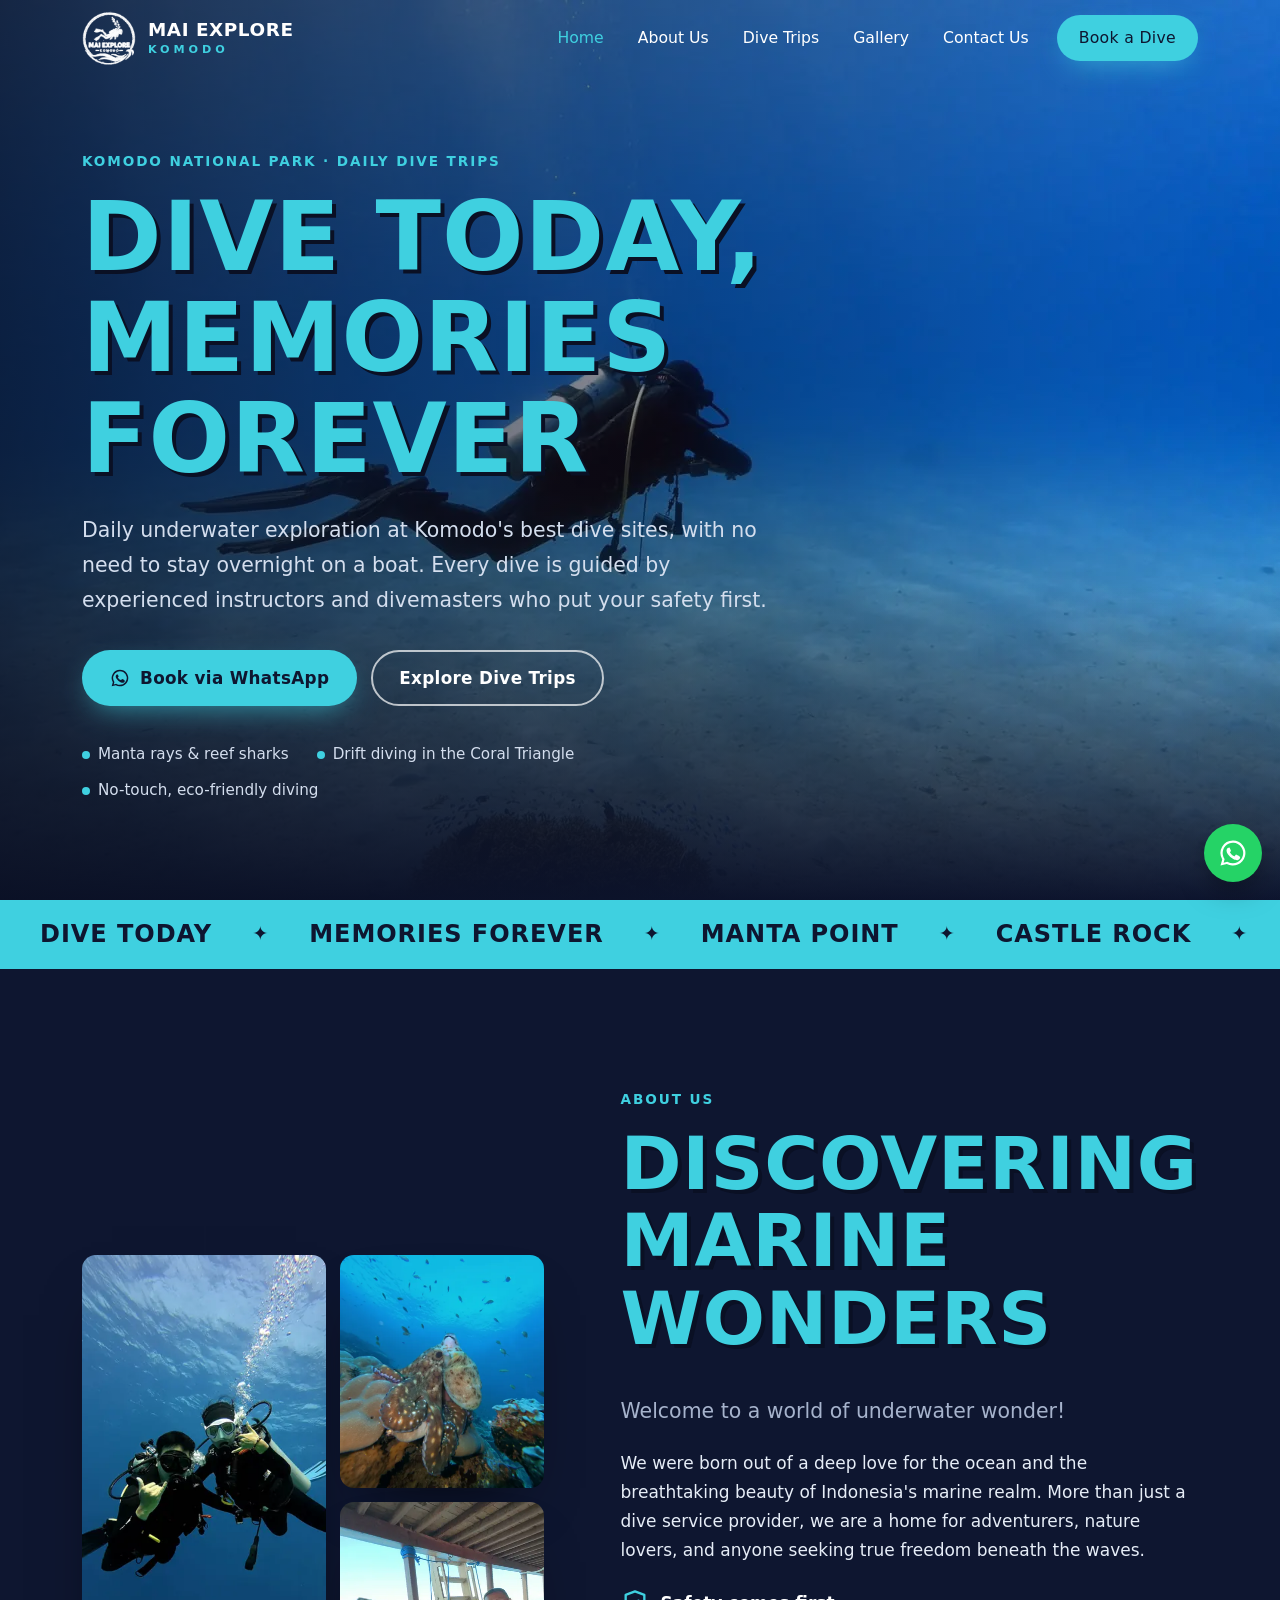
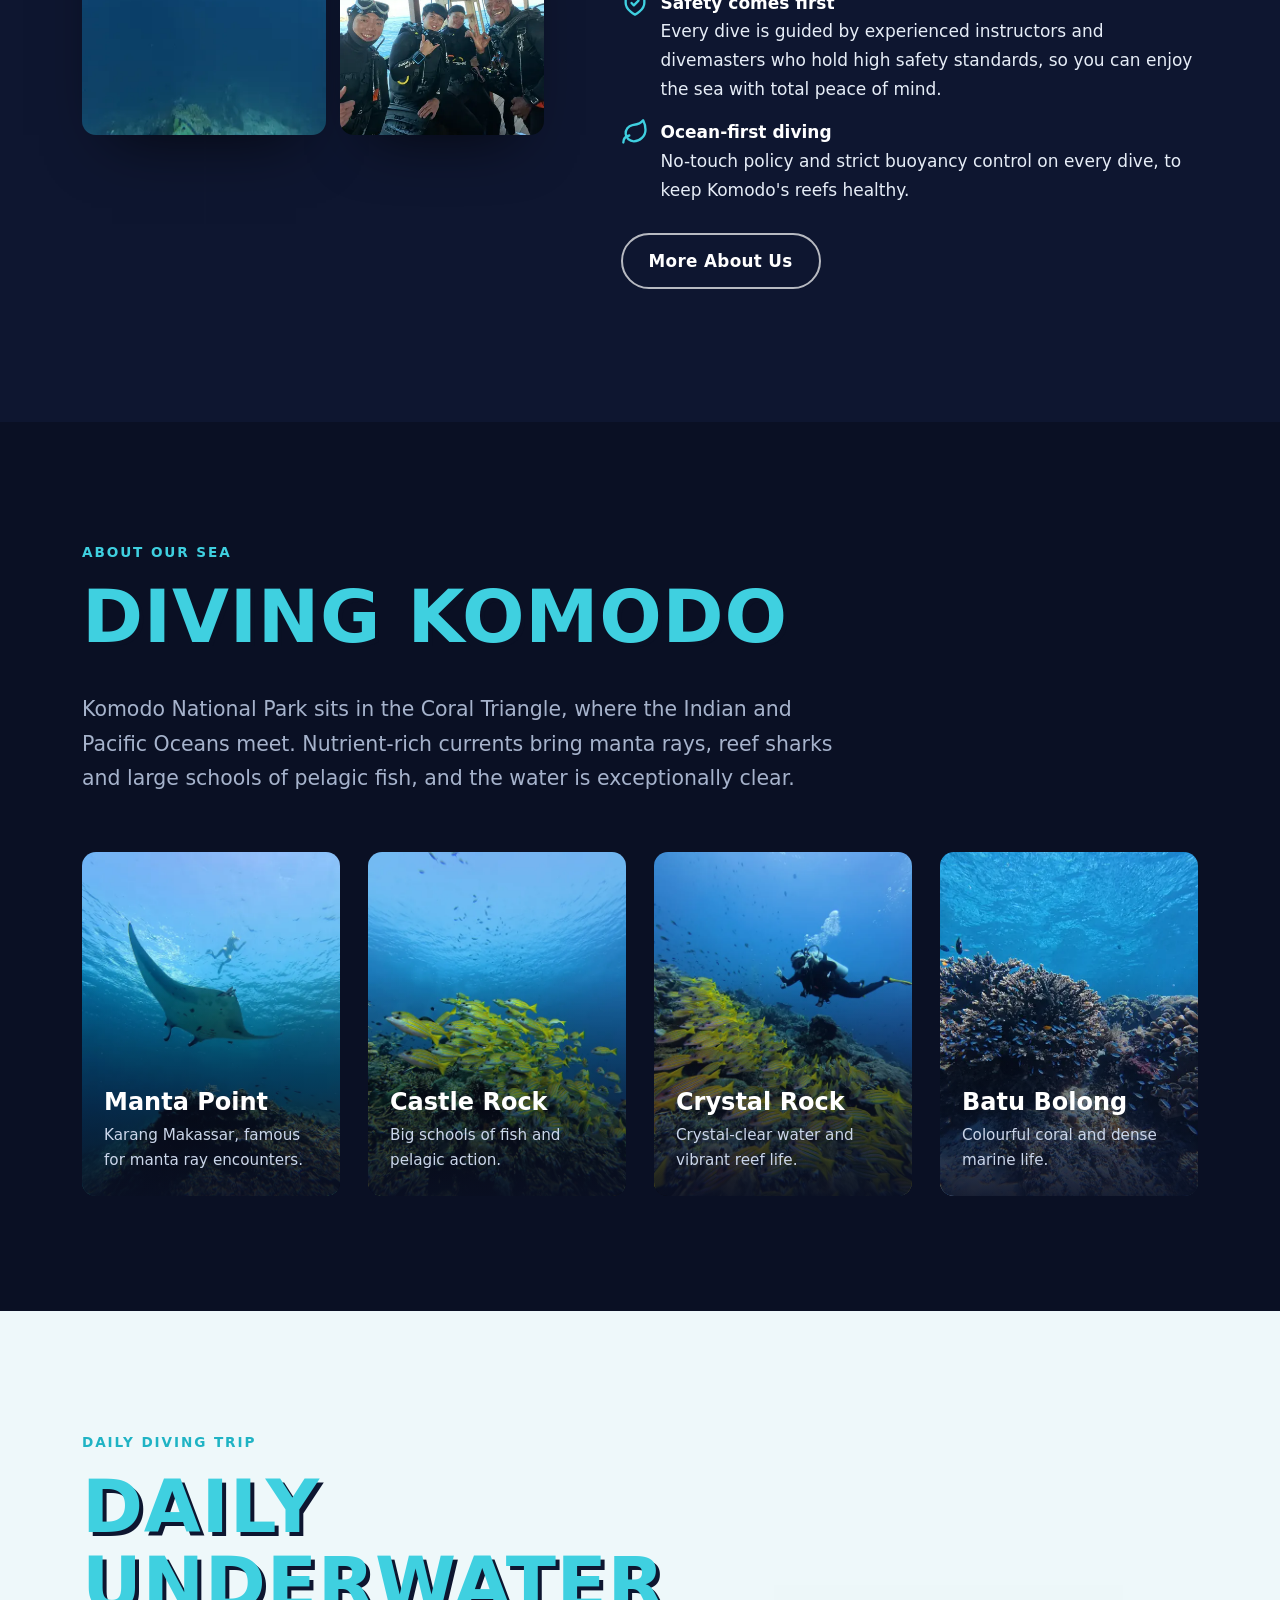
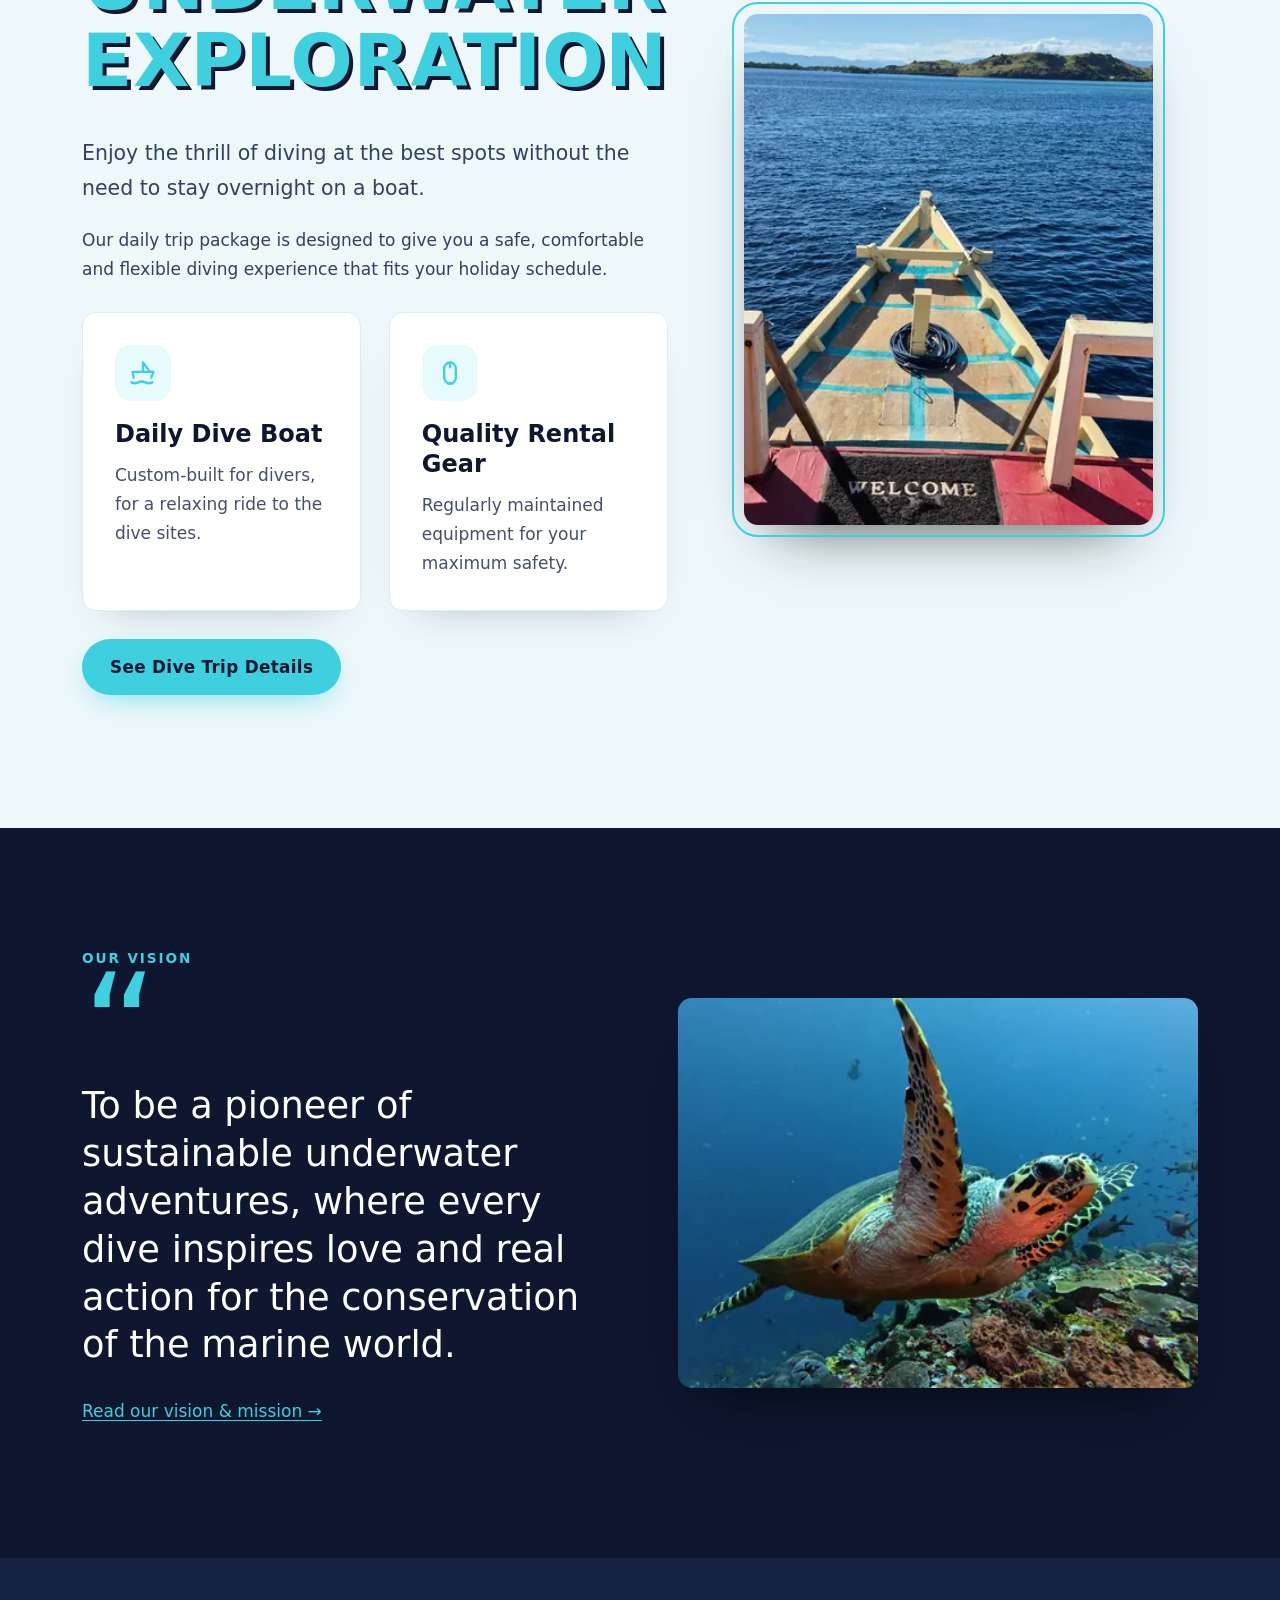
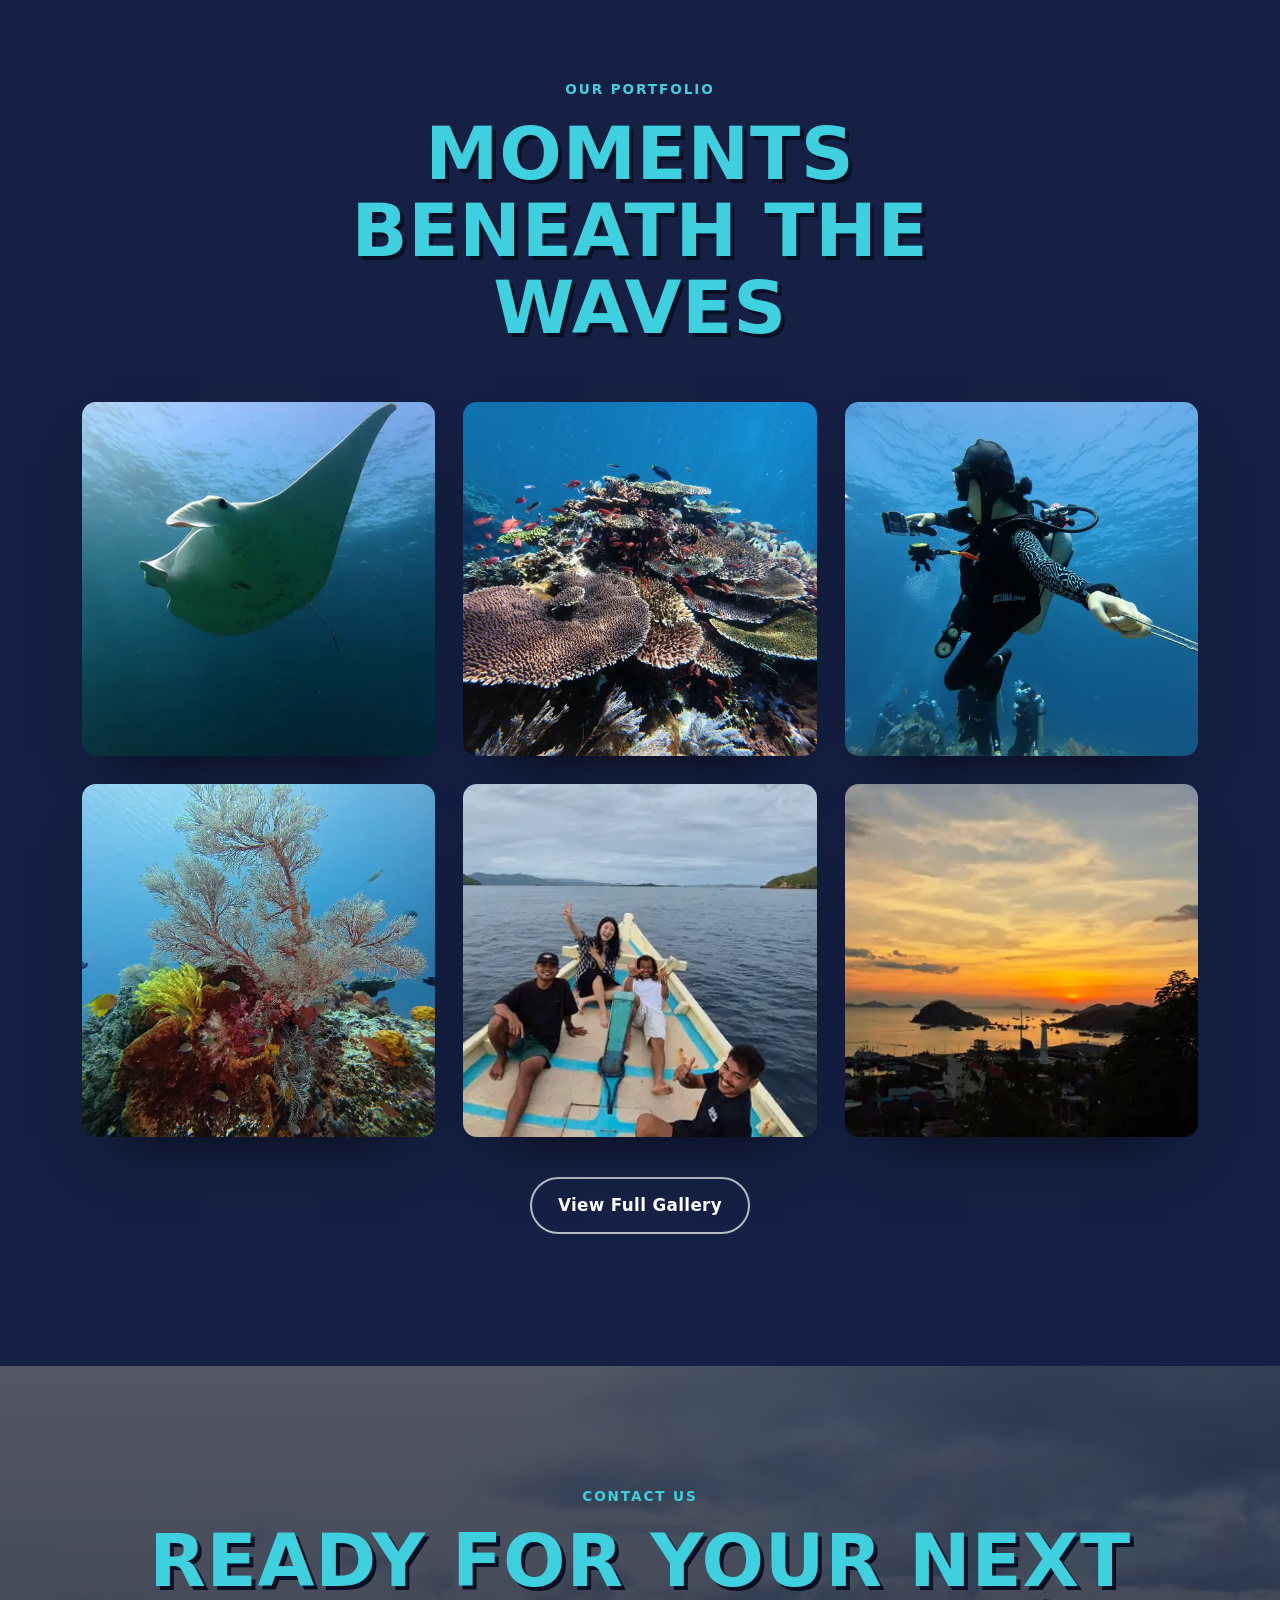
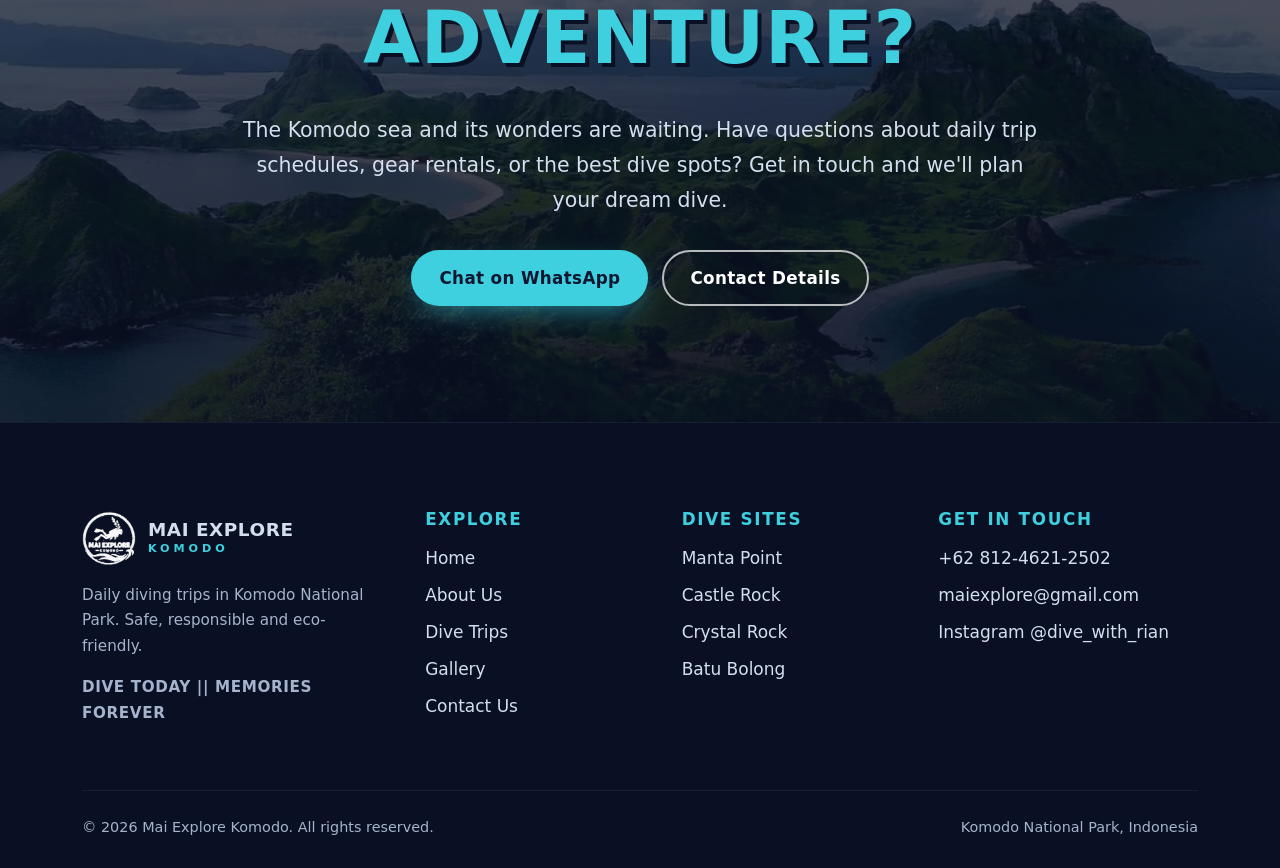
==== index.html @ 5066d2df "Stage 1: website Mai Explore Komodo (company profile + landing page + tracking pixels) Snapshot leng" ====
<!doctype html>
<html lang="en">
<head>
  <meta charset="utf-8">
  <meta name="viewport" content="width=device-width, initial-scale=1, viewport-fit=cover">
  <title>Mai Explore Komodo — Daily Diving Trips in Komodo National Park</title>
  <meta name="description" content="Daily dive trips in Komodo National Park with Mai Explore. Dive Manta Point, Castle Rock, Crystal Rock and Batu Bolong with experienced instructors — safe, eco-friendly and no overnight boat stay needed.">
  <link rel="canonical" href="https://www.maiexplorekomodo.com/">
  <meta name="robots" content="index, follow, max-image-preview:large">
  <meta name="theme-color" content="#0e1630">

  <meta property="og:type" content="website">
  <meta property="og:site_name" content="Mai Explore Komodo">
  <meta property="og:title" content="Mai Explore Komodo — Daily Diving Trips in Komodo National Park">
  <meta property="og:description" content="Dive today, memories forever. Safe, eco-friendly daily dive trips to Komodo's best dive sites.">
  <meta property="og:url" content="https://www.maiexplorekomodo.com/">
  <meta property="og:image" content="https://www.maiexplorekomodo.com/assets/img/og-mai-explore.jpg">
  <meta property="og:image:width" content="1200">
  <meta property="og:image:height" content="630">
  <meta property="og:locale" content="en_US">
  <meta name="twitter:card" content="summary_large_image">

  <link rel="icon" href="/favicon.ico" sizes="any">
  <link rel="icon" href="/assets/img/favicon-48.png" type="image/png">
  <link rel="apple-touch-icon" href="/apple-touch-icon.png">
  <link rel="manifest" href="/site.webmanifest">

  <link rel="preload" href="/assets/fonts/fredoka-latin.woff2" as="font" type="font/woff2" crossorigin>
  <link rel="preload" href="/assets/img/diver-blue-water.webp" as="image" imagesrcset="/assets/img/diver-blue-water-sm.webp 720w, /assets/img/diver-blue-water.webp 1600w" imagesizes="100vw" fetchpriority="high">
  <link rel="stylesheet" href="/assets/css/style.css">
  <script>document.documentElement.classList.add("js")</script>

  <script type="application/ld+json">
  {
    "@context": "https://schema.org",
    "@graph": [
      {
        "@type": ["LocalBusiness", "SportsActivityLocation"],
        "@id": "https://www.maiexplorekomodo.com/#business",
        "name": "Mai Explore Komodo",
        "alternateName": "Mai Explore",
        "slogan": "Dive Today || Memories Forever",
        "description": "Daily diving trips in Komodo National Park, guided by experienced instructors and divemasters with a focus on safety and eco-friendly diving.",
        "url": "https://www.maiexplorekomodo.com/",
        "logo": "https://www.maiexplorekomodo.com/assets/img/logo-mai-explore.png",
        "image": "https://www.maiexplorekomodo.com/assets/img/og-mai-explore.jpg",
        "telephone": "+6281246212502",
        "email": "maiexplore@gmail.com",
        "address": {
          "@type": "PostalAddress",
          "addressRegion": "East Nusa Tenggara",
          "addressCountry": "ID"
        },
        "areaServed": { "@type": "Place", "name": "Komodo National Park, Indonesia" },
        "sameAs": ["https://www.instagram.com/dive_with_rian/"]
      },
      {
        "@type": "WebSite",
        "@id": "https://www.maiexplorekomodo.com/#website",
        "url": "https://www.maiexplorekomodo.com/",
        "name": "Mai Explore Komodo",
        "inLanguage": "en",
        "publisher": { "@id": "https://www.maiexplorekomodo.com/#business" }
      }
    ]
  }
  </script>
</head>
<body>
  <a class="skip-link" href="#main">Skip to content</a>

  <header class="site-header">
    <nav class="container nav" aria-label="Main">
      <a class="brand" href="/" aria-label="Mai Explore Komodo — home">
        <img src="/assets/img/logo-mai-explore.webp" alt="" width="54" height="54">
        <span>Mai Explore<small>KOMODO</small></span>
      </a>
      <button class="nav-toggle" type="button" aria-controls="nav-menu" aria-expanded="false" aria-label="Open menu">
        <svg viewBox="0 0 24 24" fill="none" stroke="currentColor" stroke-width="2" stroke-linecap="round" aria-hidden="true"><path d="M4 7h16M4 12h16M4 17h16"/></svg>
      </button>
      <ul class="nav-menu" id="nav-menu">
        <li><a href="/" aria-current="page">Home</a></li>
        <li><a href="/about">About Us</a></li>
        <li><a href="/diving">Dive Trips</a></li>
        <li><a href="/gallery">Gallery</a></li>
        <li><a href="/contact">Contact Us</a></li>
        <li><a class="btn btn--primary" href="https://wa.me/6281246212502" target="_blank" rel="noopener">Book a Dive</a></li>
      </ul>
    </nav>
  </header>

  <main id="main">
    <section class="hero" aria-labelledby="hero-title">
      <div class="hero__media">
        <img src="/assets/img/diver-blue-water.webp"
             srcset="/assets/img/diver-blue-water-sm.webp 720w, /assets/img/diver-blue-water.webp 1600w"
             sizes="100vw" width="1600" height="900" fetchpriority="high"
             alt="Scuba diver gliding over white sand in clear blue water in Komodo">
      </div>
      <div class="container">
        <div class="hero__content">
          <span class="eyebrow">Komodo National Park · Daily Dive Trips</span>
          <h1 id="hero-title" class="display">Dive Today, Memories Forever</h1>
          <p class="lead">Daily underwater exploration at Komodo's best dive sites, with no need to stay overnight on a boat. Every dive is guided by experienced instructors and divemasters who put your safety first.</p>
          <div class="btn-row">
            <a class="btn btn--primary" href="https://wa.me/6281246212502" target="_blank" rel="noopener">
              <svg viewBox="0 0 24 24" fill="currentColor" aria-hidden="true"><path d="M12 2a10 10 0 0 0-8.6 15.1L2 22l5-1.3A10 10 0 1 0 12 2Zm0 18.2a8.2 8.2 0 0 1-4.2-1.1l-.3-.2-3 .8.8-2.9-.2-.3A8.2 8.2 0 1 1 12 20.2Zm4.5-6.1c-.2-.1-1.5-.7-1.7-.8-.2-.1-.4-.1-.6.1l-.8 1c-.1.2-.3.2-.5.1a6.7 6.7 0 0 1-3.3-2.9c-.2-.4.2-.4.7-1.3.1-.2 0-.3 0-.4l-.8-1.8c-.2-.5-.4-.4-.6-.4h-.5a1 1 0 0 0-.7.3 3 3 0 0 0-.9 2.2 5.2 5.2 0 0 0 1.1 2.8 11.9 11.9 0 0 0 4.6 4c1.7.7 2.4.8 3.2.7a2.8 2.8 0 0 0 1.8-1.3 2.3 2.3 0 0 0 .2-1.3c-.1-.1-.2-.2-.5-.3Z"/></svg>
              Book via WhatsApp
            </a>
            <a class="btn btn--ghost" href="/diving">Explore Dive Trips</a>
          </div>
          <ul class="hero__facts">
            <li>Manta rays &amp; reef sharks</li>
            <li>Drift diving in the Coral Triangle</li>
            <li>No-touch, eco-friendly diving</li>
          </ul>
        </div>
      </div>
    </section>

    <div class="band" aria-hidden="true">
      <div class="band__track">
        <span>Dive Today</span><span>Memories Forever</span><span>Manta Point</span><span>Castle Rock</span><span>Crystal Rock</span><span>Batu Bolong</span>
        <span>Dive Today</span><span>Memories Forever</span><span>Manta Point</span><span>Castle Rock</span><span>Crystal Rock</span><span>Batu Bolong</span>
      </div>
    </div>

    <section class="section" aria-labelledby="about-title">
      <div class="container split">
        <div class="photo-stack reveal">
          <div class="frame"><img src="/assets/img/divers-komodo-national-park-sm.webp" width="720" height="960" loading="lazy" alt="Two divers giving the shaka sign underwater in Komodo National Park"></div>
          <div class="frame"><img src="/assets/img/octopus-coral-reef-sm.webp" width="720" height="960" loading="lazy" alt="Octopus resting on a coral reef"></div>
          <div class="frame"><img src="/assets/img/dive-team-on-boat-sm.webp" width="405" height="720" loading="lazy" alt="Mai Explore dive team smiling on the dive boat"></div>
        </div>
        <div class="reveal">
          <span class="eyebrow">About Us</span>
          <h2 id="about-title" class="display">Discovering Marine Wonders</h2>
          <p class="lead">Welcome to a world of underwater wonder!</p>
          <p>We were born out of a deep love for the ocean and the breathtaking beauty of Indonesia's marine realm. More than just a dive service provider, we are a home for adventurers, nature lovers, and anyone seeking true freedom beneath the waves.</p>
          <ul class="checklist">
            <li>
              <svg viewBox="0 0 24 24" fill="none" stroke="currentColor" stroke-width="2" stroke-linecap="round" stroke-linejoin="round" aria-hidden="true"><path d="M12 22s8-4 8-10V5l-8-3-8 3v7c0 6 8 10 8 10Z"/><path d="m9 12 2 2 4-4"/></svg>
              <div><strong>Safety comes first</strong>Every dive is guided by experienced instructors and divemasters who hold high safety standards, so you can enjoy the sea with total peace of mind.</div>
            </li>
            <li>
              <svg viewBox="0 0 24 24" fill="none" stroke="currentColor" stroke-width="2" stroke-linecap="round" stroke-linejoin="round" aria-hidden="true"><path d="M11 20A7 7 0 0 1 9.8 6.1C15.5 5 17 4.5 19 2c1 2 2 4.2 2 8 0 5.5-4.8 10-10 10Z"/><path d="M2 21c0-3 1.9-5.4 5.1-6"/></svg>
              <div><strong>Ocean-first diving</strong>No-touch policy and strict buoyancy control on every dive, to keep Komodo's reefs healthy.</div>
            </li>
          </ul>
          <p style="margin-top:28px"><a class="btn btn--ghost" href="/about">More About Us</a></p>
        </div>
      </div>
    </section>

    <section class="section section--deep" aria-labelledby="spots-title">
      <div class="container">
        <div class="section-head reveal">
          <span class="eyebrow">About Our Sea</span>
          <h2 id="spots-title" class="display">Diving Komodo</h2>
          <p class="lead">Komodo National Park sits in the Coral Triangle, where the Indian and Pacific Oceans meet. Nutrient-rich currents bring manta rays, reef sharks and large schools of pelagic fish, and the water is exceptionally clear.</p>
        </div>
        <div class="grid grid--4">
          <article class="spot reveal">
            <img src="/assets/img/manta-ray-diver-sm.webp" width="720" height="960" loading="lazy" alt="Manta ray swimming above a diver at Manta Point, Komodo">
            <div class="spot__body"><h3>Manta Point</h3><p>Karang Makassar, famous for manta ray encounters.</p></div>
          </article>
          <article class="spot reveal">
            <img src="/assets/img/yellow-snapper-school-sm.webp" width="720" height="960" loading="lazy" alt="School of yellow snapper over a Komodo reef">
            <div class="spot__body"><h3>Castle Rock</h3><p>Big schools of fish and pelagic action.</p></div>
          </article>
          <article class="spot reveal">
            <img src="/assets/img/diver-fish-school-reef-sm.webp" width="720" height="960" loading="lazy" alt="Diver above a dense school of fish at Crystal Rock">
            <div class="spot__body"><h3>Crystal Rock</h3><p>Crystal-clear water and vibrant reef life.</p></div>
          </article>
          <article class="spot reveal">
            <img src="/assets/img/coral-garden-sm.webp" width="720" height="540" loading="lazy" alt="Healthy hard coral garden at Batu Bolong">
            <div class="spot__body"><h3>Batu Bolong</h3><p>Colourful coral and dense marine life.</p></div>
          </article>
        </div>
      </div>
    </section>

    <section class="section section--foam" aria-labelledby="trip-title">
      <div class="container split split--wide-text">
        <div class="reveal">
          <span class="eyebrow">Daily Diving Trip</span>
          <h2 id="trip-title" class="display">Daily Underwater Exploration</h2>
          <p class="lead">Enjoy the thrill of diving at the best spots without the need to stay overnight on a boat.</p>
          <p>Our daily trip package is designed to give you a safe, comfortable and flexible diving experience that fits your holiday schedule.</p>
          <div class="grid grid--2" style="margin-top:28px">
            <div class="card">
              <div class="icon-badge"><svg viewBox="0 0 24 24" fill="none" stroke="currentColor" stroke-width="2" stroke-linecap="round" stroke-linejoin="round" aria-hidden="true"><path d="M2 20c2 1 4 1 6 0s4-1 6 0 4 1 6 0"/><path d="M4 16 3 11h18l-2 5"/><path d="M12 11V3l6 8"/></svg></div>
              <h3>Daily Dive Boat</h3>
              <p>Custom-built for divers, for a relaxing ride to the dive sites.</p>
            </div>
            <div class="card">
              <div class="icon-badge"><svg viewBox="0 0 24 24" fill="none" stroke="currentColor" stroke-width="2" stroke-linecap="round" stroke-linejoin="round" aria-hidden="true"><rect x="7" y="3" width="10" height="18" rx="5"/><path d="M12 3v4M10 21h4"/></svg></div>
              <h3>Quality Rental Gear</h3>
              <p>Regularly maintained equipment for your maximum safety.</p>
            </div>
          </div>
          <p style="margin-top:28px"><a class="btn btn--primary" href="/diving">See Dive Trip Details</a></p>
        </div>
        <div class="frame frame--outline reveal" style="aspect-ratio:4/5">
          <img src="/assets/img/daily-dive-boat.webp" width="800" height="451" loading="lazy" alt="Bow of the Mai Explore daily dive boat heading out across Komodo waters">
        </div>
      </div>
    </section>

    <section class="section" aria-labelledby="vision-title">
      <div class="container split">
        <div class="reveal">
          <span class="eyebrow" id="vision-title">Our Vision</span>
          <blockquote class="quote">To be a pioneer of sustainable underwater adventures, where every dive inspires love and real action for the conservation of the marine world.</blockquote>
          <p style="margin-top:28px"><a href="/about#vision">Read our vision &amp; mission →</a></p>
        </div>
        <div class="frame reveal" style="aspect-ratio:4/3">
          <img src="/assets/img/hawksbill-turtle-sm.webp" width="406" height="720" loading="lazy" alt="Hawksbill turtle swimming over a coral reef">
        </div>
      </div>
    </section>

    <section class="section section--mid" aria-labelledby="gallery-title">
      <div class="container">
        <div class="section-head section-head--center reveal">
          <span class="eyebrow">Our Portfolio</span>
          <h2 id="gallery-title" class="display">Moments Beneath the Waves</h2>
        </div>
        <div class="grid grid--3">
          <a class="frame reveal" style="aspect-ratio:1" href="/gallery"><img src="/assets/img/manta-ray-komodo-sm.webp" width="406" height="720" loading="lazy" alt="Manta ray close-up in Komodo"></a>
          <a class="frame reveal" style="aspect-ratio:1" href="/gallery"><img src="/assets/img/table-coral-reef-sm.webp" width="720" height="540" loading="lazy" alt="Table coral and reef fish"></a>
          <a class="frame reveal" style="aspect-ratio:1" href="/gallery"><img src="/assets/img/diver-underwater-camera-sm.webp" width="720" height="960" loading="lazy" alt="Diver with an underwater camera rig"></a>
          <a class="frame reveal" style="aspect-ratio:1" href="/gallery"><img src="/assets/img/sea-fan-soft-coral-sm.webp" width="720" height="960" loading="lazy" alt="Sea fan and soft coral"></a>
          <a class="frame reveal" style="aspect-ratio:1" href="/gallery"><img src="/assets/img/guests-on-boat.webp" width="342" height="740" loading="lazy" alt="Guests relaxing on the bow of the boat"></a>
          <a class="frame reveal" style="aspect-ratio:1" href="/gallery"><img src="/assets/img/komodo-sunset-sm.webp" width="405" height="720" loading="lazy" alt="Sunset over the islands of Komodo"></a>
        </div>
        <p style="text-align:center;margin-top:40px"><a class="btn btn--ghost" href="/gallery">View Full Gallery</a></p>
      </div>
    </section>

    <section class="section cta" aria-labelledby="cta-title">
      <div class="hero__media"><img src="/assets/img/padar-island-panorama.webp" width="1600" height="538" loading="lazy" alt=""></div>
      <div class="container reveal">
        <span class="eyebrow">Contact Us</span>
        <h2 id="cta-title" class="display">Ready for Your Next Adventure?</h2>
        <p class="lead">The Komodo sea and its wonders are waiting. Have questions about daily trip schedules, gear rentals, or the best dive spots? Get in touch and we'll plan your dream dive.</p>
        <div class="btn-row">
          <a class="btn btn--primary" href="https://wa.me/6281246212502" target="_blank" rel="noopener">Chat on WhatsApp</a>
          <a class="btn btn--ghost" href="/contact">Contact Details</a>
        </div>
      </div>
    </section>
  </main>

  <footer class="site-footer">
    <div class="container">
      <div class="footer-grid">
        <div>
          <a class="brand" href="/" aria-label="Mai Explore Komodo — home">
            <img src="/assets/img/logo-mai-explore.webp" alt="" width="54" height="54" loading="lazy">
            <span>Mai Explore<small>KOMODO</small></span>
          </a>
          <p style="margin-top:18px">Daily diving trips in Komodo National Park. Safe, responsible and eco-friendly.</p>
          <p class="tagline">Dive Today || Memories Forever</p>
        </div>
        <div>
          <h2>Explore</h2>
          <ul>
            <li><a href="/">Home</a></li>
            <li><a href="/about">About Us</a></li>
            <li><a href="/diving">Dive Trips</a></li>
            <li><a href="/gallery">Gallery</a></li>
            <li><a href="/contact">Contact Us</a></li>
          </ul>
        </div>
        <div>
          <h2>Dive Sites</h2>
          <ul>
            <li><a href="/diving#spots">Manta Point</a></li>
            <li><a href="/diving#spots">Castle Rock</a></li>
            <li><a href="/diving#spots">Crystal Rock</a></li>
            <li><a href="/diving#spots">Batu Bolong</a></li>
          </ul>
        </div>
        <div>
          <h2>Get in Touch</h2>
          <ul>
            <li><a href="https://wa.me/6281246212502" target="_blank" rel="noopener">+62 812-4621-2502</a></li>
            <li><a href="mailto:maiexplore@gmail.com">maiexplore@gmail.com</a></li>
            <li><a href="https://www.instagram.com/dive_with_rian/" target="_blank" rel="noopener">Instagram @dive_with_rian</a></li>
          </ul>
        </div>
      </div>
      <div class="footer-bottom">
        <span>© <span id="year">2026</span> Mai Explore Komodo. All rights reserved.</span>
        <span>Komodo National Park, Indonesia</span>
      </div>
    </div>
  </footer>

  <a class="wa-float" href="https://wa.me/6281246212502" target="_blank" rel="noopener" aria-label="Chat with Mai Explore on WhatsApp">
    <svg viewBox="0 0 24 24" fill="currentColor" aria-hidden="true"><path d="M12 2a10 10 0 0 0-8.6 15.1L2 22l5-1.3A10 10 0 1 0 12 2Zm0 18.2a8.2 8.2 0 0 1-4.2-1.1l-.3-.2-3 .8.8-2.9-.2-.3A8.2 8.2 0 1 1 12 20.2Zm4.5-6.1c-.2-.1-1.5-.7-1.7-.8-.2-.1-.4-.1-.6.1l-.8 1c-.1.2-.3.2-.5.1a6.7 6.7 0 0 1-3.3-2.9c-.2-.4.2-.4.7-1.3.1-.2 0-.3 0-.4l-.8-1.8c-.2-.5-.4-.4-.6-.4h-.5a1 1 0 0 0-.7.3 3 3 0 0 0-.9 2.2 5.2 5.2 0 0 0 1.1 2.8 11.9 11.9 0 0 0 4.6 4c1.7.7 2.4.8 3.2.7a2.8 2.8 0 0 0 1.8-1.3 2.3 2.3 0 0 0 .2-1.3c-.1-.1-.2-.2-.5-.3Z"/></svg>
  </a>

  <script src="/assets/js/main.js" defer></script>
</body>
</html>
---- assets/css/style.css ----
/* ==========================================================================
   Mai Explore Komodo — main stylesheet
   ========================================================================== */

@font-face {
  font-family: "Fredoka";
  src: url("/assets/fonts/fredoka-latin.woff2") format("woff2");
  font-weight: 300 700;
  font-display: swap;
}
@font-face {
  font-family: "Work Sans";
  src: url("/assets/fonts/worksans-latin.woff2") format("woff2");
  font-weight: 100 900;
  font-display: swap;
}

:root {
  --navy-900: #0a1024;
  --navy-800: #0e1630;
  --navy-700: #152044;
  --navy-600: #1f2d5a;
  --cyan: #3fd0e0;
  --cyan-600: #1fb3c4;
  --sunset: #ff9a3c;
  --foam: #eef8fa;
  --ink: #0e1630;
  --text: #e6edf7;
  --muted: #a6b3cc;
  --line: rgba(63, 208, 224, 0.35);

  --font-display: "Fredoka", "Arial Rounded MT Bold", "Trebuchet MS", system-ui, sans-serif;
  --font-body: "Work Sans", system-ui, -apple-system, "Segoe UI", Roboto, sans-serif;

  --radius: 14px;
  --container: 1180px;
  --gutter: clamp(16px, 4vw, 32px);
  --section-y: clamp(64px, 9vw, 120px);
  --header-h: 76px;
}

*,
*::before,
*::after { box-sizing: border-box; }

html { scroll-behavior: smooth; -webkit-text-size-adjust: 100%; }
@media (prefers-reduced-motion: reduce) {
  html { scroll-behavior: auto; }
  *, *::before, *::after { animation: none !important; transition: none !important; }
}

body {
  margin: 0;
  font-family: var(--font-body);
  font-size: 1.0625rem;
  line-height: 1.7;
  color: var(--text);
  background: var(--navy-800);
  -webkit-font-smoothing: antialiased;
}

[hidden] { display: none !important; }
img { max-width: 100%; height: auto; display: block; }
a { color: var(--cyan); text-decoration-thickness: 1px; text-underline-offset: 3px; }
a:hover { color: #fff; }
p { margin: 0 0 1em; }
ul { padding-left: 1.2em; }

:focus-visible { outline: 3px solid var(--cyan); outline-offset: 3px; border-radius: 4px; }

.skip-link {
  position: absolute; left: 16px; top: -100px; z-index: 100;
  background: var(--cyan); color: var(--ink); padding: 10px 16px; border-radius: 8px; font-weight: 600;
}
.skip-link:focus { top: 16px; }

.container { width: 100%; max-width: var(--container); margin-inline: auto; padding-inline: var(--gutter); }
.section { padding-block: var(--section-y); position: relative; }
.section--deep { background: var(--navy-900); }
.section--mid { background: var(--navy-700); }
.section--foam { background: var(--foam); color: var(--ink); }
.section--foam .eyebrow { color: var(--cyan-600); }
.section--foam .lead, .section--foam p { color: #33405e; }

/* ---------- Typography ---------- */
.display, h1, h2, h3 { font-family: var(--font-display); line-height: 1.05; margin: 0 0 .5em; }
.display {
  text-transform: uppercase;
  color: var(--cyan);
  font-weight: 700;
  letter-spacing: .01em;
  text-shadow: 4px 4px 0 var(--navy-900);
  font-size: clamp(2.4rem, 6vw, 4.6rem);
}
.section--foam .display { text-shadow: 4px 4px 0 var(--navy-800); }
h2 { font-size: clamp(2rem, 4.5vw, 3.3rem); }
h3 { font-size: clamp(1.25rem, 2vw, 1.5rem); font-weight: 600; line-height: 1.25; color: #fff; }
.section--foam h3 { color: var(--ink); }
.eyebrow {
  display: inline-block;
  font-family: var(--font-display);
  font-weight: 600;
  letter-spacing: .14em;
  text-transform: uppercase;
  font-size: .85rem;
  color: var(--cyan);
  margin-bottom: 14px;
}
.lead { font-size: clamp(1.1rem, 1.6vw, 1.3rem); color: var(--muted); max-width: 62ch; }
.section-head { max-width: 760px; margin-bottom: clamp(36px, 5vw, 56px); }
.section-head--center { text-align: center; margin-inline: auto; }
.section-head--center .lead { margin-inline: auto; }

.tagline {
  font-family: var(--font-display);
  font-weight: 700;
  text-transform: uppercase;
  letter-spacing: .04em;
  color: #fff;
}

/* ---------- Buttons ---------- */
.btn {
  display: inline-flex; align-items: center; justify-content: center; gap: 10px;
  min-height: 48px; padding: 12px 26px;
  border-radius: 999px; border: 2px solid transparent;
  font-family: var(--font-display); font-weight: 600; font-size: 1.05rem; letter-spacing: .02em;
  text-decoration: none; cursor: pointer;
  transition: transform .2s ease, background-color .2s ease, color .2s ease, box-shadow .2s ease;
}
.btn:hover { transform: translateY(-2px); }
.btn--primary { background: var(--cyan); color: var(--ink); box-shadow: 0 10px 30px -10px rgba(63, 208, 224, .7); }
.btn--primary:hover { background: #fff; color: var(--ink); }
.btn--ghost { border-color: rgba(255, 255, 255, .7); color: #fff; }
.btn--ghost:hover { background: #fff; color: var(--ink); }
.btn svg { width: 20px; height: 20px; flex: none; }
.btn-row { display: flex; flex-wrap: wrap; gap: 14px; }

/* ---------- Header ---------- */
.site-header {
  position: fixed; inset: 0 0 auto 0; z-index: 50;
  padding-top: env(safe-area-inset-top, 0px);
  transition: background-color .3s ease, box-shadow .3s ease;
}
.site-header.is-solid, .site-header--solid {
  background: rgba(10, 16, 36, .92);
  -webkit-backdrop-filter: blur(10px); backdrop-filter: blur(10px);
  box-shadow: 0 1px 0 rgba(255, 255, 255, .06);
}
.nav { display: flex; align-items: center; justify-content: space-between; height: var(--header-h); }
.brand { display: flex; align-items: center; gap: 12px; text-decoration: none; color: #fff; }
.brand img { width: 54px; height: 54px; }
.brand span { font-family: var(--font-display); font-weight: 700; font-size: 1.15rem; line-height: 1; letter-spacing: .03em; text-transform: uppercase; }
.brand small { display: block; font-size: .7rem; letter-spacing: .35em; color: var(--cyan); margin-top: 4px; }

.nav-menu { display: flex; align-items: center; gap: 6px; list-style: none; margin: 0; padding: 0; }
.nav-menu a {
  display: block; padding: 10px 14px; border-radius: 999px;
  color: #fff; text-decoration: none; font-weight: 500; font-size: .98rem;
}
.nav-menu a:hover { color: var(--cyan); }
.nav-menu a[aria-current="page"] { color: var(--cyan); }
.nav-menu .btn { margin-left: 8px; min-height: 42px; padding: 8px 20px; color: var(--ink); }
.nav-menu .btn:hover { color: var(--ink); }

.nav-toggle {
  display: none; width: 46px; height: 46px; border: 0; border-radius: 12px;
  background: rgba(255, 255, 255, .08); color: #fff; cursor: pointer;
  align-items: center; justify-content: center;
}
.nav-toggle svg { width: 24px; height: 24px; }

@media (max-width: 900px) {
  .nav-toggle { display: inline-flex; }
  .nav-menu {
    position: fixed; inset: calc(var(--header-h) + env(safe-area-inset-top, 0px)) 0 auto 0;
    flex-direction: column; align-items: stretch; gap: 0;
    padding: 12px var(--gutter) 24px;
    background: var(--navy-900);
    box-shadow: 0 20px 40px -20px rgba(0, 0, 0, .6);
    transform: translateY(-8px); opacity: 0; visibility: hidden;
    transition: opacity .2s ease, transform .2s ease, visibility .2s;
  }
  .nav-menu.is-open { transform: none; opacity: 1; visibility: visible; }
  .nav-menu a { padding: 14px 4px; border-radius: 0; border-bottom: 1px solid rgba(255, 255, 255, .06); font-size: 1.1rem; }
  .nav-menu .btn { margin: 16px 0 0; border-radius: 999px; border-bottom: 0; }
}

/* ---------- Hero ---------- */
.hero {
  position: relative; isolation: isolate;
  min-height: min(100svh, 920px);
  display: flex; align-items: flex-end;
  padding-top: calc(var(--header-h) + 40px);
  padding-bottom: clamp(56px, 8vw, 96px);
  overflow: hidden;
}
.hero__media { position: absolute; inset: 0; z-index: -2; }
.hero__media img { width: 100%; height: 100%; object-fit: cover; object-position: 60% 50%; }
.hero::after {
  content: ""; position: absolute; inset: 0; z-index: -1;
  background:
    linear-gradient(90deg, rgba(10, 16, 36, .85) 0%, rgba(10, 16, 36, .45) 55%, rgba(10, 16, 36, .1) 100%),
    linear-gradient(0deg, rgba(14, 22, 48, 1) 0%, rgba(14, 22, 48, 0) 35%);
}
.hero__content { max-width: 720px; }
.hero h1 { font-size: clamp(2.8rem, 8vw, 6rem); margin-bottom: .25em; }
.hero .lead { color: #d4deee; margin-bottom: 32px; }
.hero__facts { display: flex; flex-wrap: wrap; gap: 10px 28px; margin: 36px 0 0; padding: 0; list-style: none; color: #d4deee; font-size: .95rem; }
.hero__facts li { display: flex; align-items: center; gap: 8px; }
.hero__facts li::before { content: ""; width: 8px; height: 8px; border-radius: 50%; background: var(--cyan); }

.page-hero {
  position: relative; isolation: isolate; overflow: hidden;
  padding-top: calc(var(--header-h) + clamp(64px, 10vw, 120px));
  padding-bottom: clamp(56px, 8vw, 96px);
}
.page-hero .hero__media img { object-position: 50% 40%; }
.page-hero::after {
  content: ""; position: absolute; inset: 0; z-index: -1;
  background: linear-gradient(180deg, rgba(10, 16, 36, .55) 0%, rgba(14, 22, 48, .92) 100%);
}
.page-hero .display { font-size: clamp(2.6rem, 7vw, 5rem); margin-bottom: .2em; }
.page-hero .lead { color: #d4deee; }

.breadcrumb { list-style: none; display: flex; flex-wrap: wrap; gap: 8px; padding: 0; margin: 0 0 18px; font-size: .9rem; color: var(--muted); }
.breadcrumb li + li::before { content: "/"; margin-right: 8px; opacity: .6; }
.breadcrumb a { color: #fff; text-decoration: none; }
.breadcrumb a:hover { color: var(--cyan); }

/* ---------- Marquee band ---------- */
.band {
  background: var(--cyan); color: var(--ink);
  overflow: hidden; white-space: nowrap;
  padding-block: 14px;
  font-family: var(--font-display); font-weight: 700; text-transform: uppercase;
  font-size: clamp(1.1rem, 2vw, 1.5rem); letter-spacing: .04em;
}
.band__track { display: inline-flex; gap: 40px; animation: marquee 32s linear infinite; padding-left: 40px; }
.band__track span { display: inline-flex; align-items: center; gap: 40px; }
.band__track span::after { content: "✦"; font-size: .8em; }
@keyframes marquee { to { transform: translateX(-50%); } }

/* ---------- Layout helpers ---------- */
.split { display: grid; grid-template-columns: 1fr 1fr; gap: clamp(32px, 6vw, 80px); align-items: center; }
.split--wide-text { grid-template-columns: 1.1fr .9fr; }
@media (max-width: 860px) { .split, .split--wide-text { grid-template-columns: 1fr; } }

.frame {
  position: relative; border-radius: var(--radius); overflow: hidden;
  box-shadow: 0 30px 60px -30px rgba(0, 0, 0, .7);
}
.frame img { width: 100%; height: 100%; object-fit: cover; }
.frame--outline { outline: 2px solid var(--cyan); outline-offset: 10px; }

.photo-stack { display: grid; grid-template-columns: 1.2fr 1fr; grid-template-rows: 1fr 1fr; gap: 14px; aspect-ratio: 5 / 5.2; }
.photo-stack .frame:first-child { grid-row: span 2; }

.boxed {
  border: 2px solid var(--cyan); border-radius: var(--radius);
  padding: clamp(24px, 4vw, 40px);
  background: rgba(10, 16, 36, .5);
}

.checklist { list-style: none; padding: 0; margin: 24px 0 0; display: grid; gap: 14px; }
.checklist li { display: grid; grid-template-columns: 28px 1fr; gap: 12px; align-items: start; }
.checklist svg { width: 28px; height: 28px; color: var(--cyan); }
.checklist strong { color: #fff; display: block; }
.section--foam .checklist strong { color: var(--ink); }

/* ---------- Cards ---------- */
.grid { display: grid; gap: clamp(16px, 2.4vw, 28px); }
.grid--2 { grid-template-columns: repeat(2, minmax(0, 1fr)); }
.grid--3 { grid-template-columns: repeat(3, minmax(0, 1fr)); }
.grid--4 { grid-template-columns: repeat(4, minmax(0, 1fr)); }
@media (max-width: 980px) { .grid--3, .grid--4 { grid-template-columns: repeat(2, minmax(0, 1fr)); } }
@media (max-width: 620px) { .grid--2, .grid--3, .grid--4 { grid-template-columns: 1fr; } }

.card {
  background: var(--navy-700);
  border: 1px solid rgba(255, 255, 255, .06);
  border-radius: var(--radius);
  padding: clamp(24px, 3vw, 32px);
  position: relative;
  transition: transform .25s ease, border-color .25s ease;
}
.card:hover { transform: translateY(-4px); border-color: var(--line); }
.card p:last-child { margin-bottom: 0; }
.card p { color: var(--muted); }
.card__num {
  font-family: var(--font-display); font-weight: 700; font-size: 3rem; line-height: 1;
  color: transparent; -webkit-text-stroke: 1.5px var(--cyan);
  display: block; margin-bottom: 16px;
}
.section--foam .card { background: #fff; border-color: #d8eef2; box-shadow: 0 20px 40px -30px rgba(14, 22, 48, .35); }
.section--foam .card p { color: #44506b; }
.section--foam .card__num { -webkit-text-stroke-color: var(--cyan-600); }

.icon-badge {
  width: 56px; height: 56px; border-radius: 16px;
  display: grid; place-items: center;
  background: rgba(63, 208, 224, .12); color: var(--cyan);
  margin-bottom: 18px;
}
.icon-badge svg { width: 28px; height: 28px; }

.media-card { padding: 0; overflow: hidden; display: flex; flex-direction: column; }
.media-card__img { aspect-ratio: 4 / 3; overflow: hidden; }
.media-card__img img { width: 100%; height: 100%; object-fit: cover; transition: transform .6s ease; }
.media-card:hover .media-card__img img { transform: scale(1.05); }
.media-card__body { padding: clamp(20px, 3vw, 28px); }

.spot { position: relative; border-radius: var(--radius); overflow: hidden; aspect-ratio: 3 / 4; isolation: isolate; display: flex; align-items: flex-end; }
.spot img { position: absolute; inset: 0; width: 100%; height: 100%; object-fit: cover; z-index: -2; transition: transform .6s ease; }
.spot::after { content: ""; position: absolute; inset: 0; z-index: -1; background: linear-gradient(180deg, rgba(10, 16, 36, 0) 35%, rgba(10, 16, 36, .92) 100%); }
.spot:hover img { transform: scale(1.06); }
.spot__body { padding: 22px; }
.spot__body h3 { margin-bottom: 6px; }
.spot__body p { margin: 0; font-size: .95rem; color: #cbd6ea; }

/* ---------- Quote / vision ---------- */
.quote {
  font-family: var(--font-display); font-weight: 500;
  font-size: clamp(1.5rem, 3vw, 2.3rem); line-height: 1.3;
  color: #fff; margin: 0;
}
.quote::before { content: "“"; display: block; font-size: 4em; line-height: .6; color: var(--cyan); margin-bottom: 10px; }

/* ---------- Stats ---------- */
.stats { display: grid; grid-template-columns: repeat(4, minmax(0, 1fr)); gap: 24px; }
@media (max-width: 760px) { .stats { grid-template-columns: repeat(2, minmax(0, 1fr)); } }
.stat strong { display: block; font-family: var(--font-display); font-size: clamp(2rem, 4vw, 3rem); color: var(--cyan); line-height: 1.1; }
.stat span { color: var(--muted); font-size: .95rem; }

/* ---------- Gallery ---------- */
.masonry { columns: 3 280px; column-gap: 16px; }
.masonry figure { margin: 0 0 16px; break-inside: avoid; border-radius: 12px; overflow: hidden; position: relative; }
.masonry a { display: block; position: relative; }
.masonry img { width: 100%; transition: transform .5s ease, filter .3s ease; }
.masonry a:hover img { transform: scale(1.04); filter: brightness(1.05); }
.masonry figcaption {
  position: absolute; inset: auto 0 0 0; padding: 28px 14px 12px;
  background: linear-gradient(180deg, transparent, rgba(10, 16, 36, .85));
  font-size: .9rem; color: #fff; pointer-events: none;
}

.lightbox {
  position: fixed; inset: 0; z-index: 200;
  background: rgba(5, 9, 20, .95);
  display: grid; place-items: center;
  padding: max(16px, env(safe-area-inset-top, 0px)) 16px max(16px, env(safe-area-inset-bottom, 0px));
}
.lightbox img { max-height: 82svh; width: auto; max-width: 100%; border-radius: 10px; }
.lightbox p { text-align: center; color: #d4deee; margin: 14px 0 0; }
.lightbox button {
  position: absolute; width: 48px; height: 48px; border-radius: 50%; border: 0;
  background: rgba(255, 255, 255, .12); color: #fff; font-size: 1.5rem; cursor: pointer;
}
.lightbox button:hover { background: var(--cyan); color: var(--ink); }
.lightbox__close { top: max(16px, env(safe-area-inset-top, 0px)); right: 16px; }
.lightbox__prev { left: 16px; top: 50%; transform: translateY(-50%); }
.lightbox__next { right: 16px; top: 50%; transform: translateY(-50%); }

/* ---------- CTA ---------- */
.cta { position: relative; isolation: isolate; overflow: hidden; text-align: center; }
.cta .hero__media img { object-position: 50% 60%; }
.cta::after { content: ""; position: absolute; inset: 0; z-index: -1; background: linear-gradient(180deg, rgba(10, 16, 36, .7), rgba(10, 16, 36, .85)); }
.cta .lead { margin-inline: auto; color: #d4deee; margin-bottom: 32px; }
.cta .btn-row { justify-content: center; }

/* ---------- Contact ---------- */
.contact-list { list-style: none; padding: 0; margin: 0; display: grid; gap: 14px; }
.contact-list li a, .contact-list li > div {
  display: grid; grid-template-columns: 52px 1fr; gap: 16px; align-items: center;
  padding: 16px; border-radius: var(--radius);
  background: var(--navy-700); border: 1px solid rgba(255, 255, 255, .06);
  color: #fff; text-decoration: none;
  transition: border-color .2s ease, transform .2s ease;
}
.contact-list li a:hover { border-color: var(--cyan); transform: translateX(4px); }
.contact-list .icon-badge { margin: 0; width: 52px; height: 52px; }
.contact-list small { display: block; color: var(--muted); font-size: .85rem; }
.contact-list strong { font-weight: 600; word-break: break-word; }

.form { display: grid; gap: 18px; }
.form .row { display: grid; grid-template-columns: 1fr 1fr; gap: 18px; }
@media (max-width: 560px) { .form .row { grid-template-columns: 1fr; } }
.field label { display: block; font-weight: 500; margin-bottom: 6px; font-size: .95rem; }
.field input, .field select, .field textarea {
  width: 100%; font: inherit; color: #fff;
  background: var(--navy-900); border: 1px solid rgba(255, 255, 255, .14);
  border-radius: 10px; padding: 12px 14px; min-height: 48px;
}
.field textarea { min-height: 130px; resize: vertical; }
.field input:focus, .field select:focus, .field textarea:focus { outline: none; border-color: var(--cyan); box-shadow: 0 0 0 3px rgba(63, 208, 224, .25); }
.form-note { font-size: .88rem; color: var(--muted); margin: 0; }

/* ---------- Footer ---------- */
.site-footer {
  background: var(--navy-900);
  padding-top: clamp(56px, 7vw, 88px);
  padding-bottom: calc(28px + env(safe-area-inset-bottom, 0px));
  border-top: 1px solid rgba(255, 255, 255, .06);
}
.footer-grid { display: grid; grid-template-columns: 1.4fr 1fr 1fr 1.2fr; gap: 40px; }
@media (max-width: 900px) { .footer-grid { grid-template-columns: 1fr 1fr; } }
@media (max-width: 520px) { .footer-grid { grid-template-columns: 1fr; } }
.site-footer h2 { font-size: 1.05rem; text-transform: uppercase; letter-spacing: .1em; color: var(--cyan); margin-bottom: 16px; }
.site-footer ul { list-style: none; padding: 0; margin: 0; display: grid; gap: 8px; }
.site-footer a { color: #d4deee; text-decoration: none; }
.site-footer a:hover { color: var(--cyan); }
.site-footer p { color: var(--muted); font-size: .95rem; }
.footer-bottom {
  margin-top: 48px; padding-top: 24px; border-top: 1px solid rgba(255, 255, 255, .06);
  display: flex; flex-wrap: wrap; justify-content: space-between; gap: 12px;
  font-size: .9rem; color: var(--muted);
}

/* ---------- Floating WhatsApp ---------- */
.wa-float {
  position: fixed; right: 18px; bottom: calc(18px + env(safe-area-inset-bottom, 0px)); z-index: 60;
  width: 58px; height: 58px; border-radius: 50%;
  background: #25d366; color: #fff; display: grid; place-items: center;
  box-shadow: 0 12px 30px -8px rgba(0, 0, 0, .5);
  transition: transform .2s ease;
}
.wa-float:hover { transform: scale(1.08); color: #fff; }
.wa-float svg { width: 30px; height: 30px; }

/* ---------- Reveal on scroll ---------- */
.js .reveal { opacity: 0; transform: translateY(24px); transition: opacity .7s ease, transform .7s ease; }
.js .reveal.is-visible { opacity: 1; transform: none; }

.visually-hidden {
  position: absolute !important; width: 1px; height: 1px; padding: 0; margin: -1px;
  overflow: hidden; clip: rect(0, 0, 0, 0); white-space: nowrap; border: 0;
}

/* ---------- FAQ ---------- */
details.card summary { cursor: pointer; list-style: none; display: flex; justify-content: space-between; align-items: center; gap: 16px; }
details.card summary::-webkit-details-marker { display: none; }
details.card summary::after { content: "+"; font-family: var(--font-display); font-size: 1.8rem; color: var(--cyan); line-height: 1; transition: transform .2s ease; }
details.card[open] summary::after { transform: rotate(45deg); }
details.card h3 { margin: 0; }
@media (prefers-reduced-motion: reduce) {
  .js .reveal { opacity: 1; transform: none; }
}
@media (max-width: 620px) {
  .spot { aspect-ratio: 4 / 3; }
}

/* ==========================================================================
   Landing page (/lp)
   ========================================================================== */
.chapter {
  display: inline-flex; align-items: center; gap: 12px;
  font-family: var(--font-display); font-weight: 600; font-size: .85rem;
  letter-spacing: .18em; text-transform: uppercase; color: var(--cyan);
  margin-bottom: 14px;
}
.chapter::before { content: ""; width: 36px; height: 2px; background: currentColor; }
.section--foam .chapter { color: var(--cyan-600); }

.story { max-width: 62ch; }
.story p { font-size: clamp(1.05rem, 1.4vw, 1.2rem); color: #cdd7ea; }
.story strong { color: #fff; }
.story__turn {
  font-family: var(--font-display); font-weight: 700;
  font-size: clamp(1.6rem, 3vw, 2.2rem) !important; color: var(--cyan) !important;
  margin-block: .4em;
}

.lp-header-cta { min-height: 42px; padding: 8px 20px; }
@media (max-width: 520px) { .lp-header-cta { display: none; } }

.lp-hero h1 { font-size: clamp(2.6rem, 7vw, 5.4rem); }
.lp-hero .hero__media img { object-position: 50% 35%; }

.timeline { list-style: none; margin: 32px 0 0; padding: 0; counter-reset: step; }
.timeline li {
  position: relative; counter-increment: step;
  padding: 0 0 32px 72px;
}
.timeline li::before {
  content: counter(step, decimal-leading-zero);
  position: absolute; left: 0; top: 0;
  width: 48px; height: 48px; border-radius: 50%;
  display: grid; place-items: center;
  font-family: var(--font-display); font-weight: 700; color: var(--ink);
  background: var(--cyan);
}
.timeline li::after {
  content: ""; position: absolute; left: 23px; top: 56px; bottom: 8px;
  width: 2px; background: var(--line);
}
.timeline li:last-child { padding-bottom: 0; }
.timeline li:last-child::after { display: none; }
.timeline h3 { margin-bottom: 6px; padding-top: 10px; }
.timeline p { color: var(--muted); margin: 0; }
.timeline strong { color: #fff; }

.lp-sticky-photos { display: grid; gap: 16px; position: sticky; top: calc(var(--header-h) + 24px); }
@media (max-width: 860px) { .lp-sticky-photos { position: static; grid-template-columns: 1fr 1fr; } }

.lp-quote { margin-top: clamp(32px, 5vw, 56px); background: var(--navy-800); }
.lp-quote .quote { font-size: clamp(1.3rem, 2.4vw, 1.9rem); }

.lp-book { text-align: left; }
.lp-book .boxed h3 { color: #fff; }

.lp-footer { padding-top: 28px; }

.lp-mobile-cta { display: none; }
@media (max-width: 860px) {
  .lp-mobile-cta {
    display: flex; align-items: center; justify-content: center;
    position: fixed; z-index: 60; left: 16px; right: 16px;
    bottom: calc(14px + env(safe-area-inset-bottom, 0px));
    min-height: 52px; border-radius: 999px;
    background: var(--cyan); color: var(--ink); text-decoration: none;
    font-family: var(--font-display); font-weight: 700; font-size: 1.1rem;
    box-shadow: 0 14px 30px -10px rgba(0, 0, 0, .6);
    transition: opacity .25s ease, transform .25s ease;
  }
  .lp-mobile-cta.is-hidden { opacity: 0; transform: translateY(20px); pointer-events: none; }
  .lp .site-footer { padding-bottom: calc(90px + env(safe-area-inset-bottom, 0px)); }
}
.section--foam .lp-quote .quote { color: #fff; }
.section--foam .lp-quote .form-note { color: var(--cyan); }

/* ---------- LP: mobile-first shell ----------
   The landing page always renders as a phone-width column, even on desktop.
   Everything inside is forced into its mobile layout regardless of viewport. */
body.lp {
  --shell: 480px;
  background:
    radial-gradient(1200px 600px at 50% -10%, rgba(63, 208, 224, .14), transparent 60%),
    var(--navy-900);
}
.lp-shell {
  position: relative;
  max-width: var(--shell);
  margin-inline: auto;
  background: var(--navy-800);
  overflow: clip;
}
@media (min-width: 520px) {
  .lp-shell { box-shadow: 0 0 0 1px rgba(255, 255, 255, .06), 0 30px 80px -20px rgba(0, 0, 0, .7); }
}

.lp .container { padding-inline: 20px; }
.lp .site-header { left: max(0px, calc(50% - var(--shell) / 2)); right: max(0px, calc(50% - var(--shell) / 2)); }
.lp .lp-header-cta { display: none; }
.lp .section { padding-block: 64px; }

.lp .display { font-size: 2.25rem; text-shadow: 3px 3px 0 var(--navy-900); }
.lp .section--foam .display { text-shadow: 3px 3px 0 var(--navy-800); }
.lp .lp-hero h1 { font-size: 2.7rem; }
.lp .lead, .lp .story p { font-size: 1.06rem; }
.lp .story__turn { font-size: 1.7rem !important; }
.lp .quote { font-size: 1.3rem !important; }
.lp .band { font-size: 1.1rem; }

.lp .hero { min-height: min(100svh, 860px); padding-bottom: 56px; }
.lp .hero .lead { margin-bottom: 26px; }
.lp .hero__facts { flex-direction: column; gap: 8px; margin-top: 26px; }

.lp .split,
.lp .split--wide-text,
.lp .grid--3,
.lp .grid--2 { grid-template-columns: 1fr; }
.lp .split { gap: 36px; }
.lp .grid--4 { grid-template-columns: repeat(2, minmax(0, 1fr)); gap: 12px; }
.lp .spot { aspect-ratio: 3 / 4; }
.lp .spot__body { padding: 14px; }
.lp .spot__body h3 { font-size: 1.05rem; }
.lp .spot__body p { font-size: .8rem; }

.lp .timeline li { padding-left: 64px; }
.lp .lp-sticky-photos { position: static; grid-template-columns: 1fr 1fr; }
.lp .boxed { padding: 22px; }
.lp .form .row { grid-template-columns: 1fr 1fr; gap: 12px; }
.lp .footer-bottom { flex-direction: column; text-align: center; align-items: center; }

/* Sticky booking bar, always on, aligned to the shell */
.lp .lp-mobile-cta {
  display: flex; align-items: center; justify-content: center;
  position: fixed; z-index: 60;
  left: max(16px, calc(50% - var(--shell) / 2 + 16px));
  right: max(16px, calc(50% - var(--shell) / 2 + 16px));
  bottom: calc(14px + env(safe-area-inset-bottom, 0px));
  min-height: 52px; border-radius: 999px;
  background: var(--cyan); color: var(--ink); text-decoration: none;
  font-family: var(--font-display); font-weight: 700; font-size: 1.1rem;
  box-shadow: 0 14px 30px -10px rgba(0, 0, 0, .6);
  transition: opacity .25s ease, transform .25s ease;
}
.lp .site-footer { padding-bottom: calc(90px + env(safe-area-inset-bottom, 0px)); }

/* ---------- Slider ---------- */
.slider { position: relative; }
.slider__track {
  display: flex; gap: 12px;
  overflow-x: auto; scroll-snap-type: x mandatory; scroll-behavior: smooth;
  padding: 4px 20px 8px; scroll-padding-inline: 20px;
  scrollbar-width: none; overscroll-behavior-x: contain;
}
.slider__track::-webkit-scrollbar { display: none; }
.slider__track:focus-visible { outline: 3px solid var(--cyan); outline-offset: -3px; }
.slider__slide {
  flex: 0 0 84%; margin: 0; position: relative;
  aspect-ratio: 4 / 5; border-radius: var(--radius); overflow: hidden;
  scroll-snap-align: center; scroll-snap-stop: always;
  box-shadow: 0 20px 40px -24px rgba(0, 0, 0, .8);
}
.slider__slide img { width: 100%; height: 100%; object-fit: cover; }
.slider__slide figcaption {
  position: absolute; inset: auto 0 0 0; padding: 36px 16px 14px;
  background: linear-gradient(180deg, transparent, rgba(10, 16, 36, .9));
  color: #fff; font-size: .95rem; font-weight: 500;
}
.slider__controls { display: flex; align-items: center; justify-content: center; gap: 14px; margin-top: 18px; padding-inline: 20px; }
.slider__btn {
  width: 44px; height: 44px; flex: none; border-radius: 50%; border: 1px solid rgba(255, 255, 255, .2);
  background: rgba(255, 255, 255, .06); color: #fff; font-size: 1.6rem; line-height: 1; cursor: pointer;
  display: grid; place-items: center; padding-bottom: 3px;
}
.slider__btn:hover { background: var(--cyan); color: var(--ink); border-color: var(--cyan); }
.slider__dots { display: flex; gap: 8px; flex-wrap: wrap; justify-content: center; }
.slider__dots button {
  width: 8px; height: 8px; padding: 0; border: 0; border-radius: 999px;
  background: rgba(255, 255, 255, .3); cursor: pointer;
  transition: width .25s ease, background-color .25s ease;
}
.slider__dots button[aria-selected="true"] { width: 24px; background: var(--cyan); }
/* enlarge the dot hit area without changing its look */
.slider__dots button { position: relative; }
.slider__dots button::after { content: ""; position: absolute; inset: -10px -4px; }
.lp .lp-mobile-cta.is-hidden { opacity: 0; transform: translateY(20px); pointer-events: none; }
.slider__track { position: relative; }
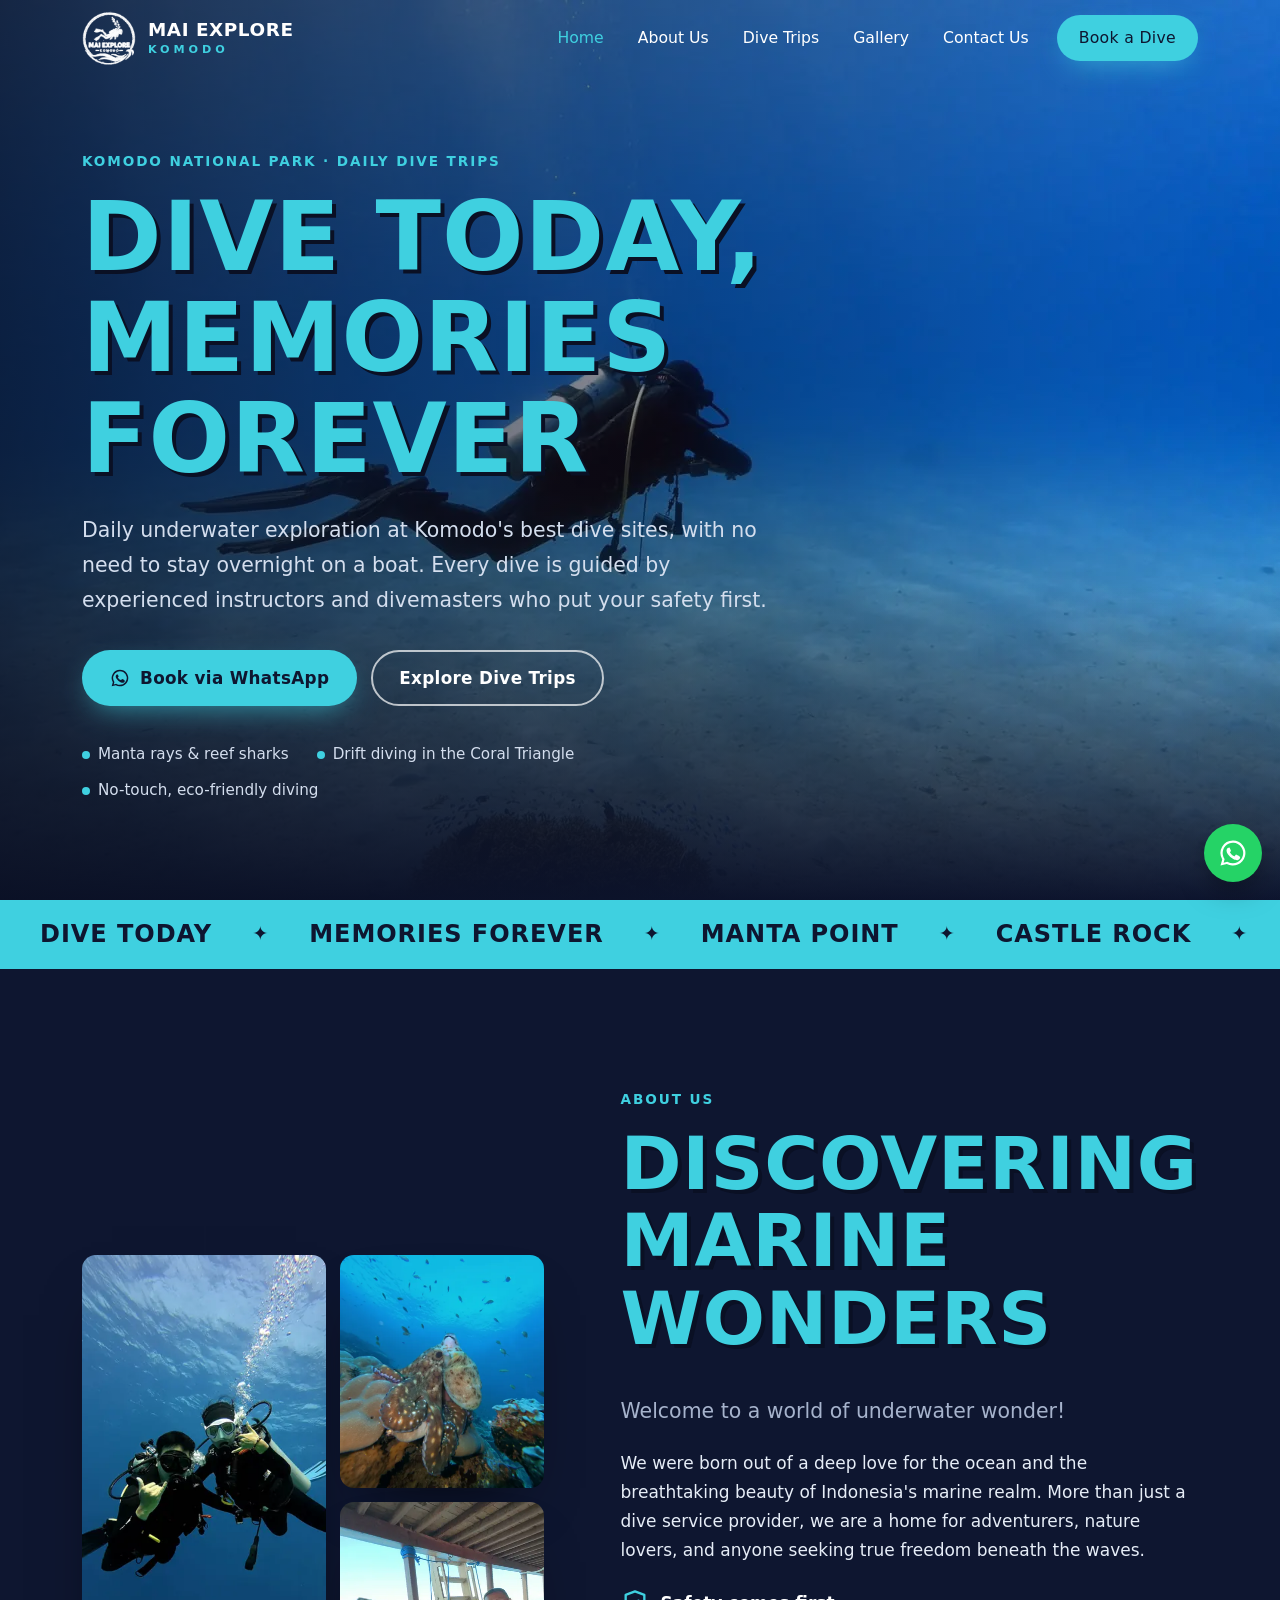
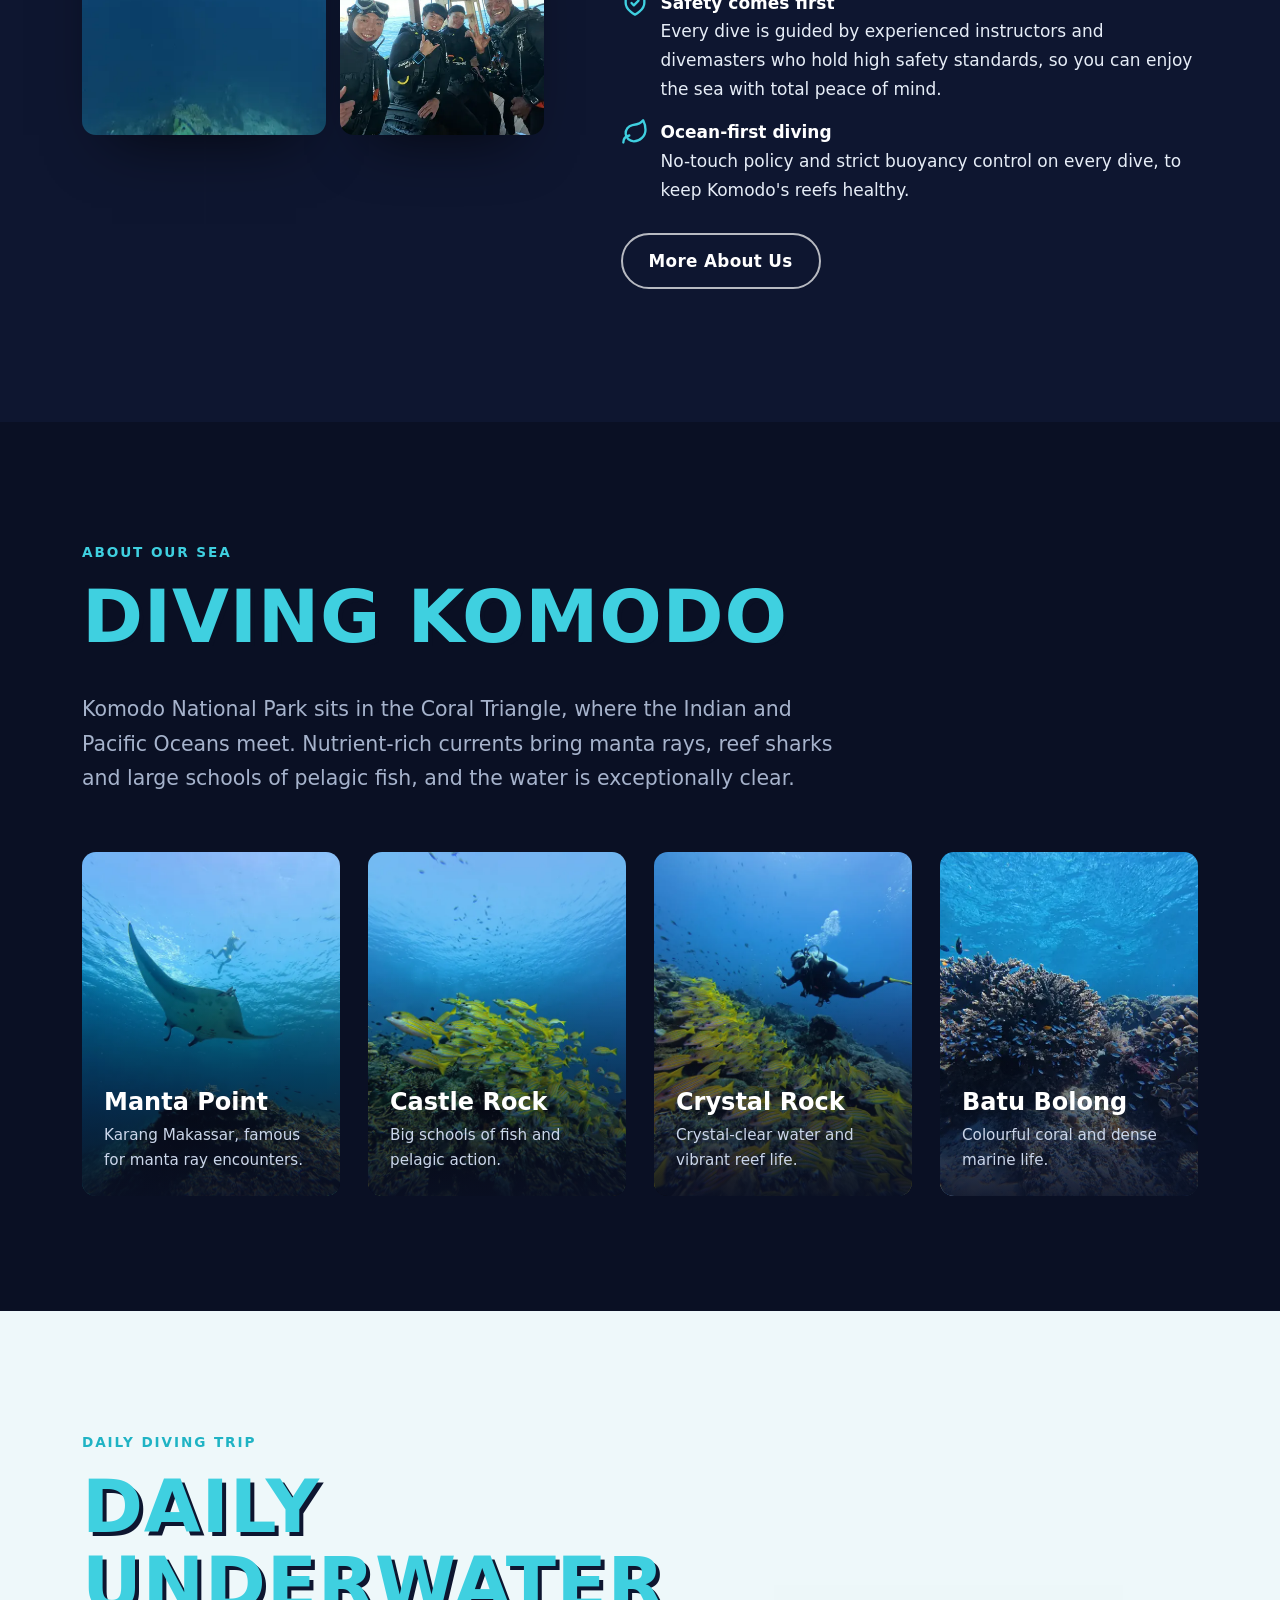
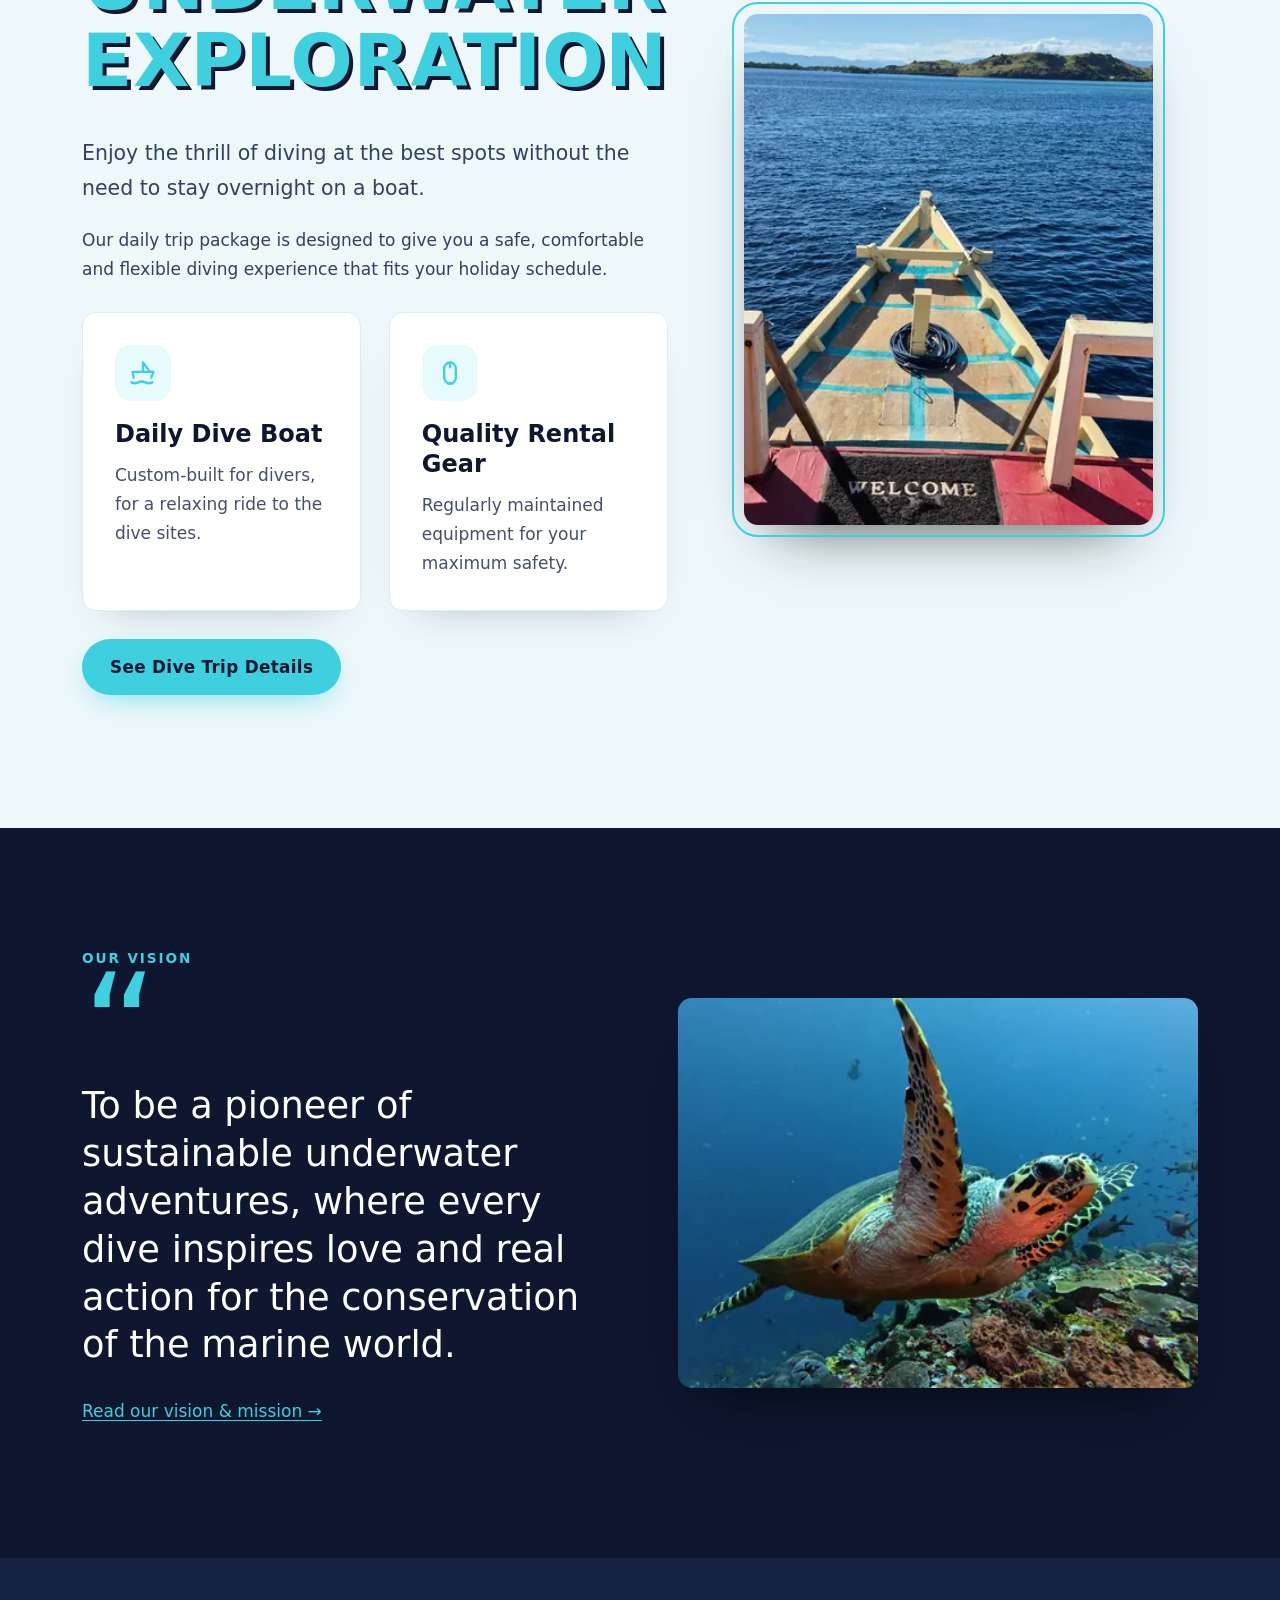
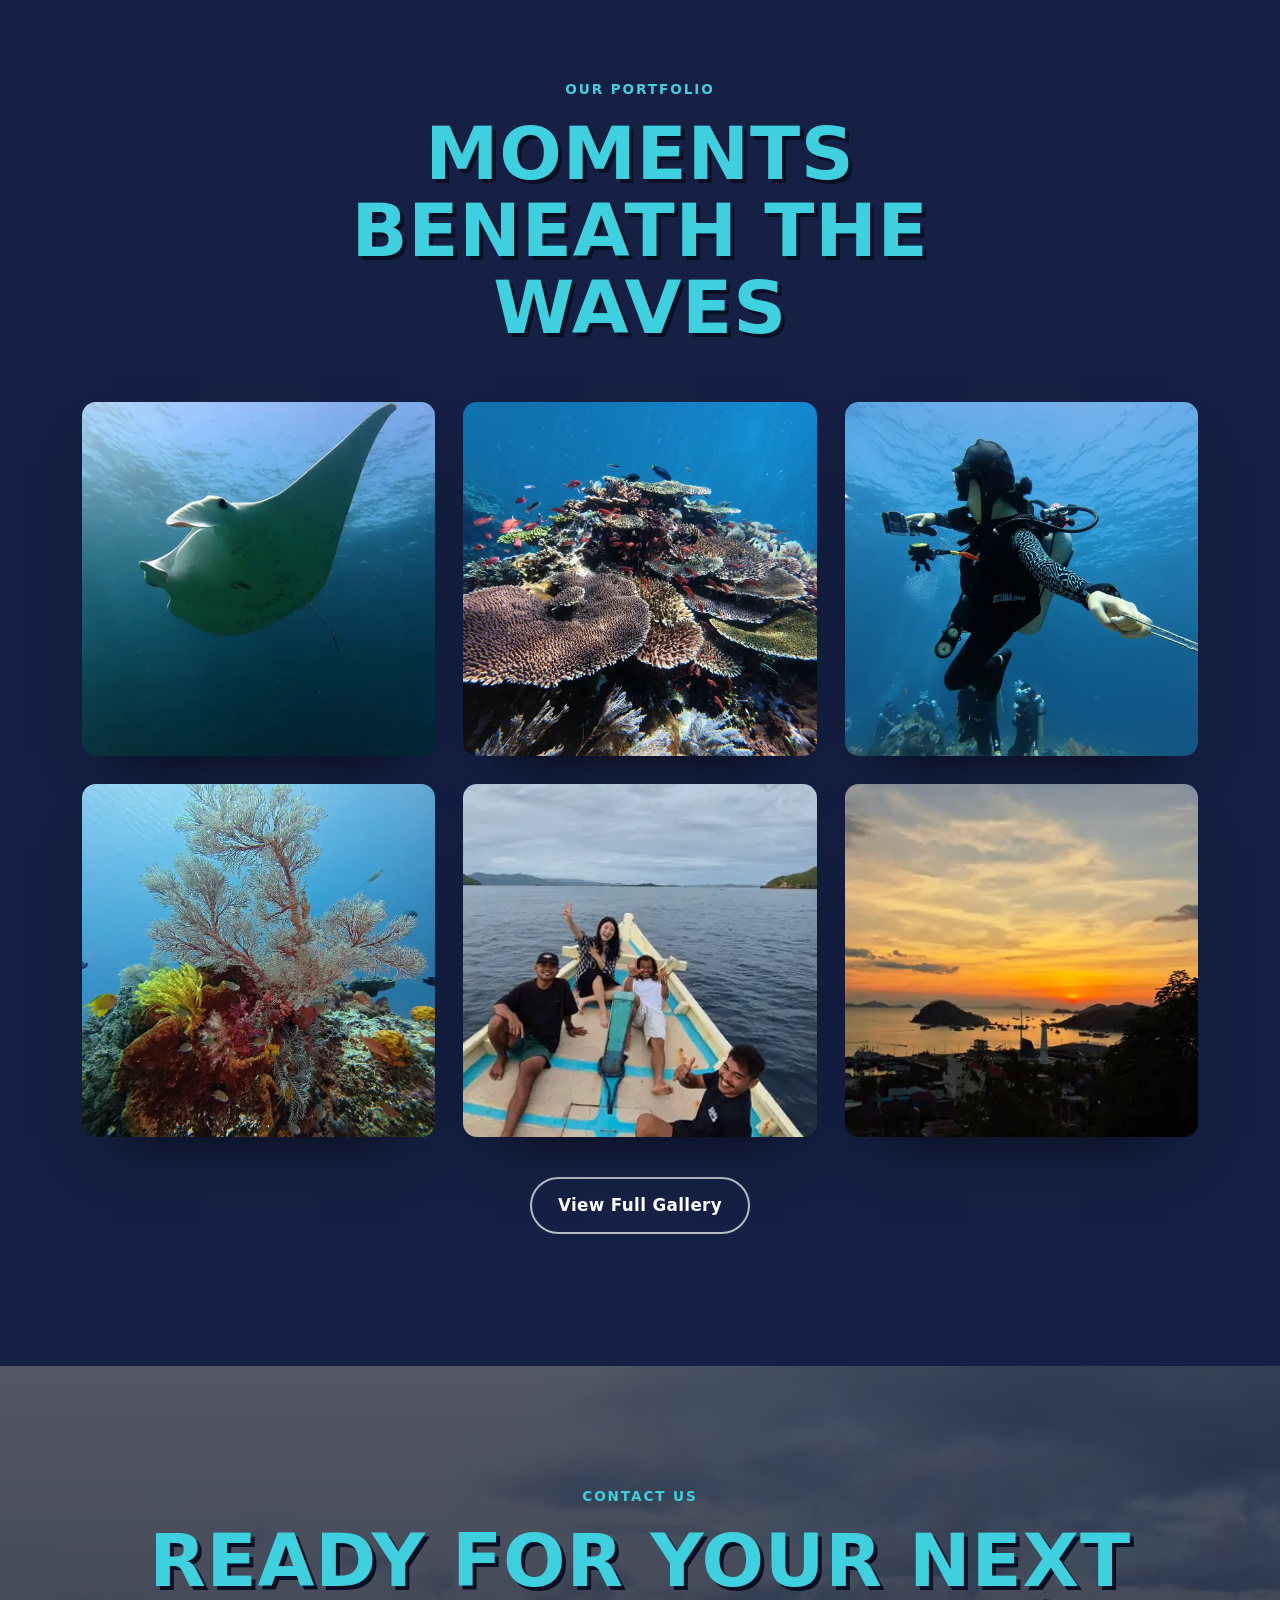
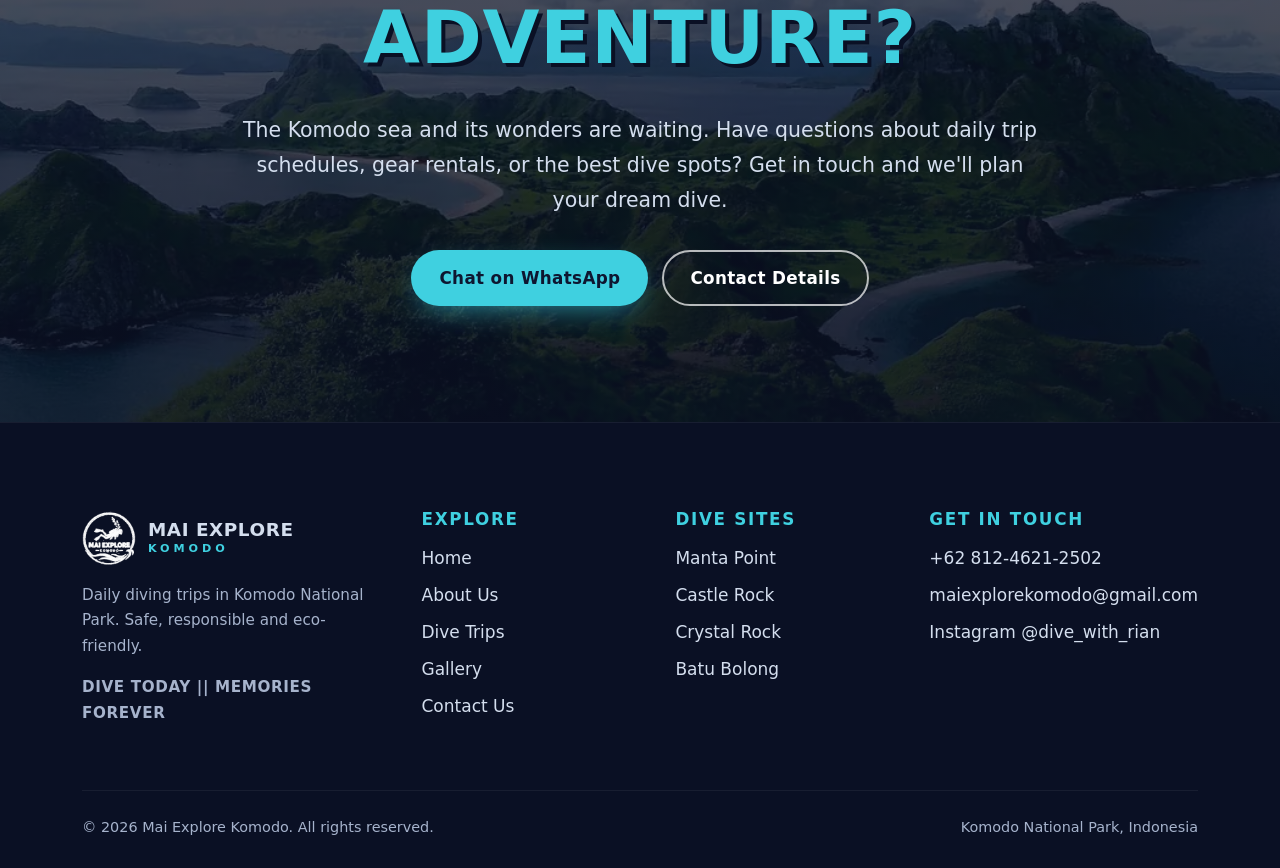
==== commit 232f80fa: "Ganti email kontak menjadi maiexplorekomodo@gmail.com Co-Authored-By: Claude Opus 5.5 <noreply@anthr" ====
--- a/index.html
+++ b/index.html
@@ -45,7 +45,7 @@
         "logo": "https://www.maiexplorekomodo.com/assets/img/logo-mai-explore.png",
         "image": "https://www.maiexplorekomodo.com/assets/img/og-mai-explore.jpg",
         "telephone": "+6281246212502",
-        "email": "maiexplore@gmail.com",
+        "email": "maiexplorekomodo@gmail.com",
         "address": {
           "@type": "PostalAddress",
           "addressRegion": "East Nusa Tenggara",
@@ -286,7 +286,7 @@
           <h2>Get in Touch</h2>
           <ul>
             <li><a href="https://wa.me/6281246212502" target="_blank" rel="noopener">+62 812-4621-2502</a></li>
-            <li><a href="mailto:maiexplore@gmail.com">maiexplore@gmail.com</a></li>
+            <li><a href="mailto:maiexplorekomodo@gmail.com">maiexplorekomodo@gmail.com</a></li>
             <li><a href="https://www.instagram.com/dive_with_rian/" target="_blank" rel="noopener">Instagram @dive_with_rian</a></li>
           </ul>
         </div>
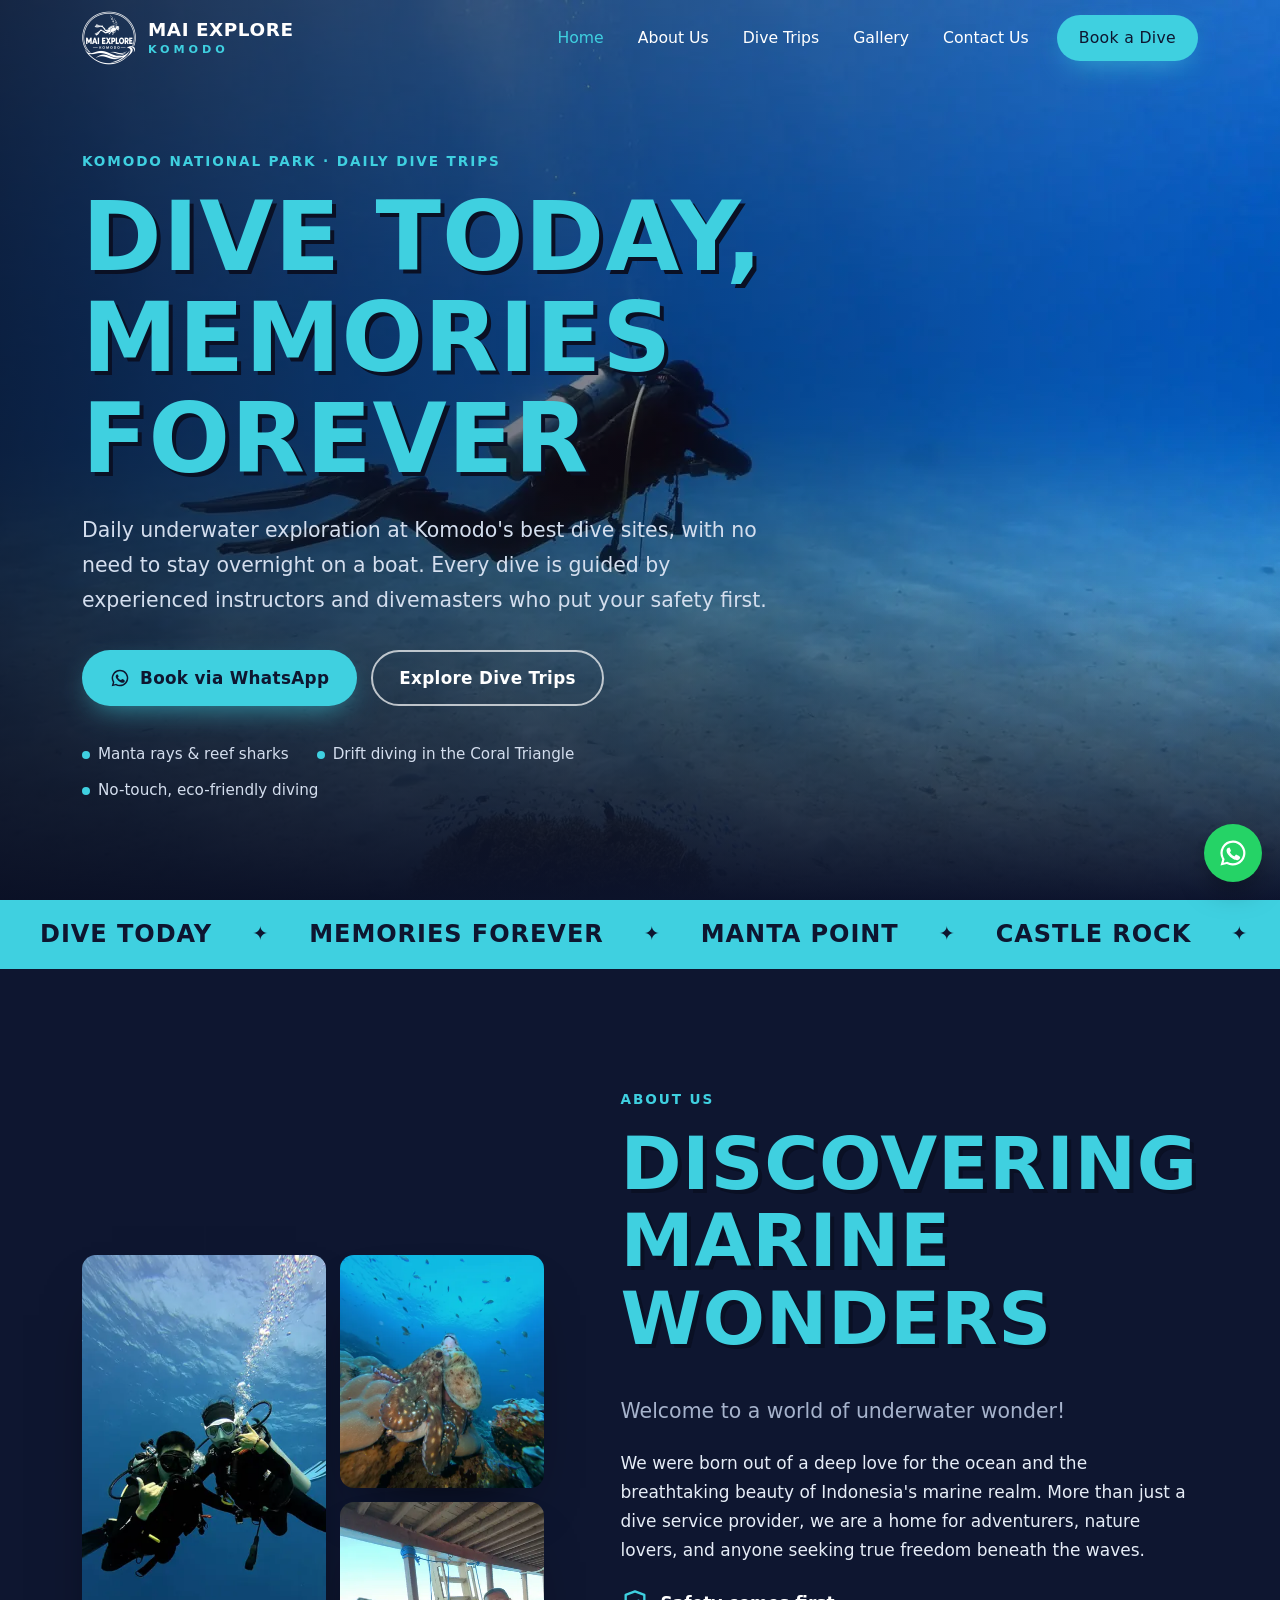
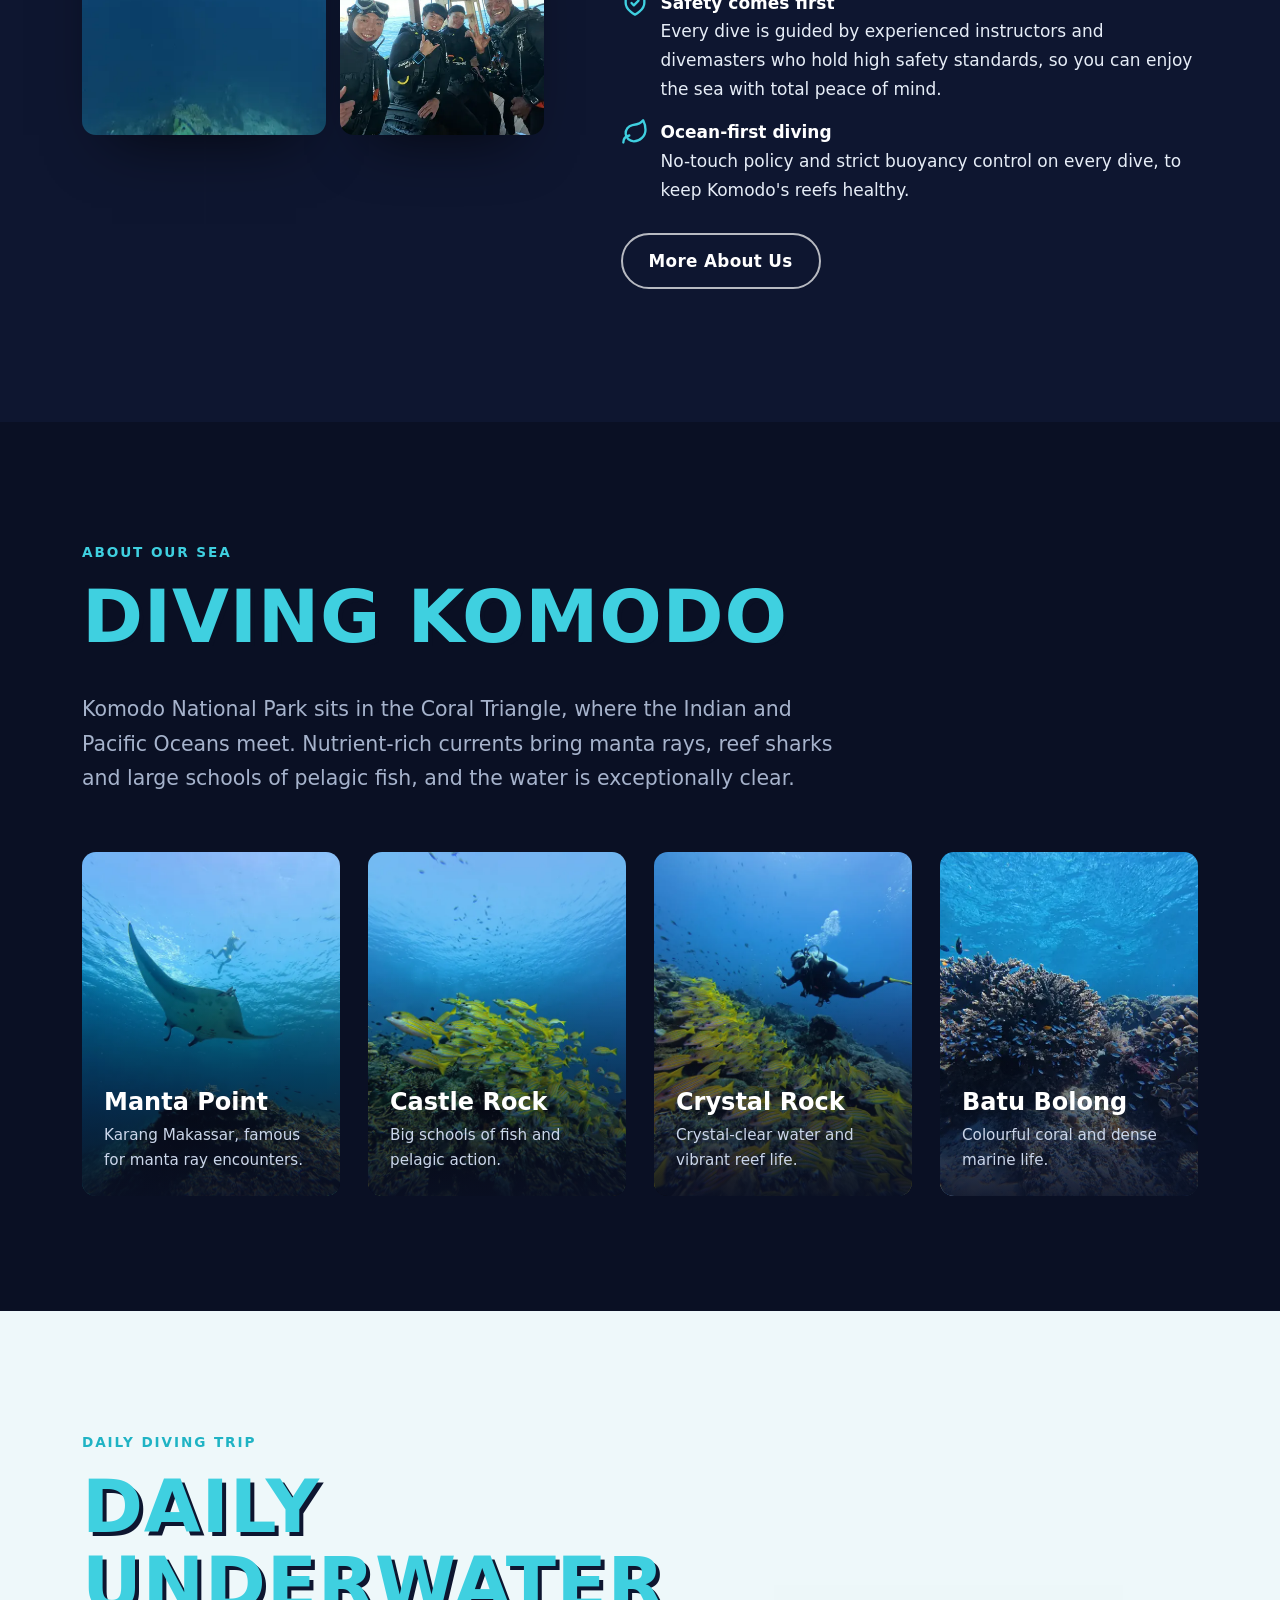
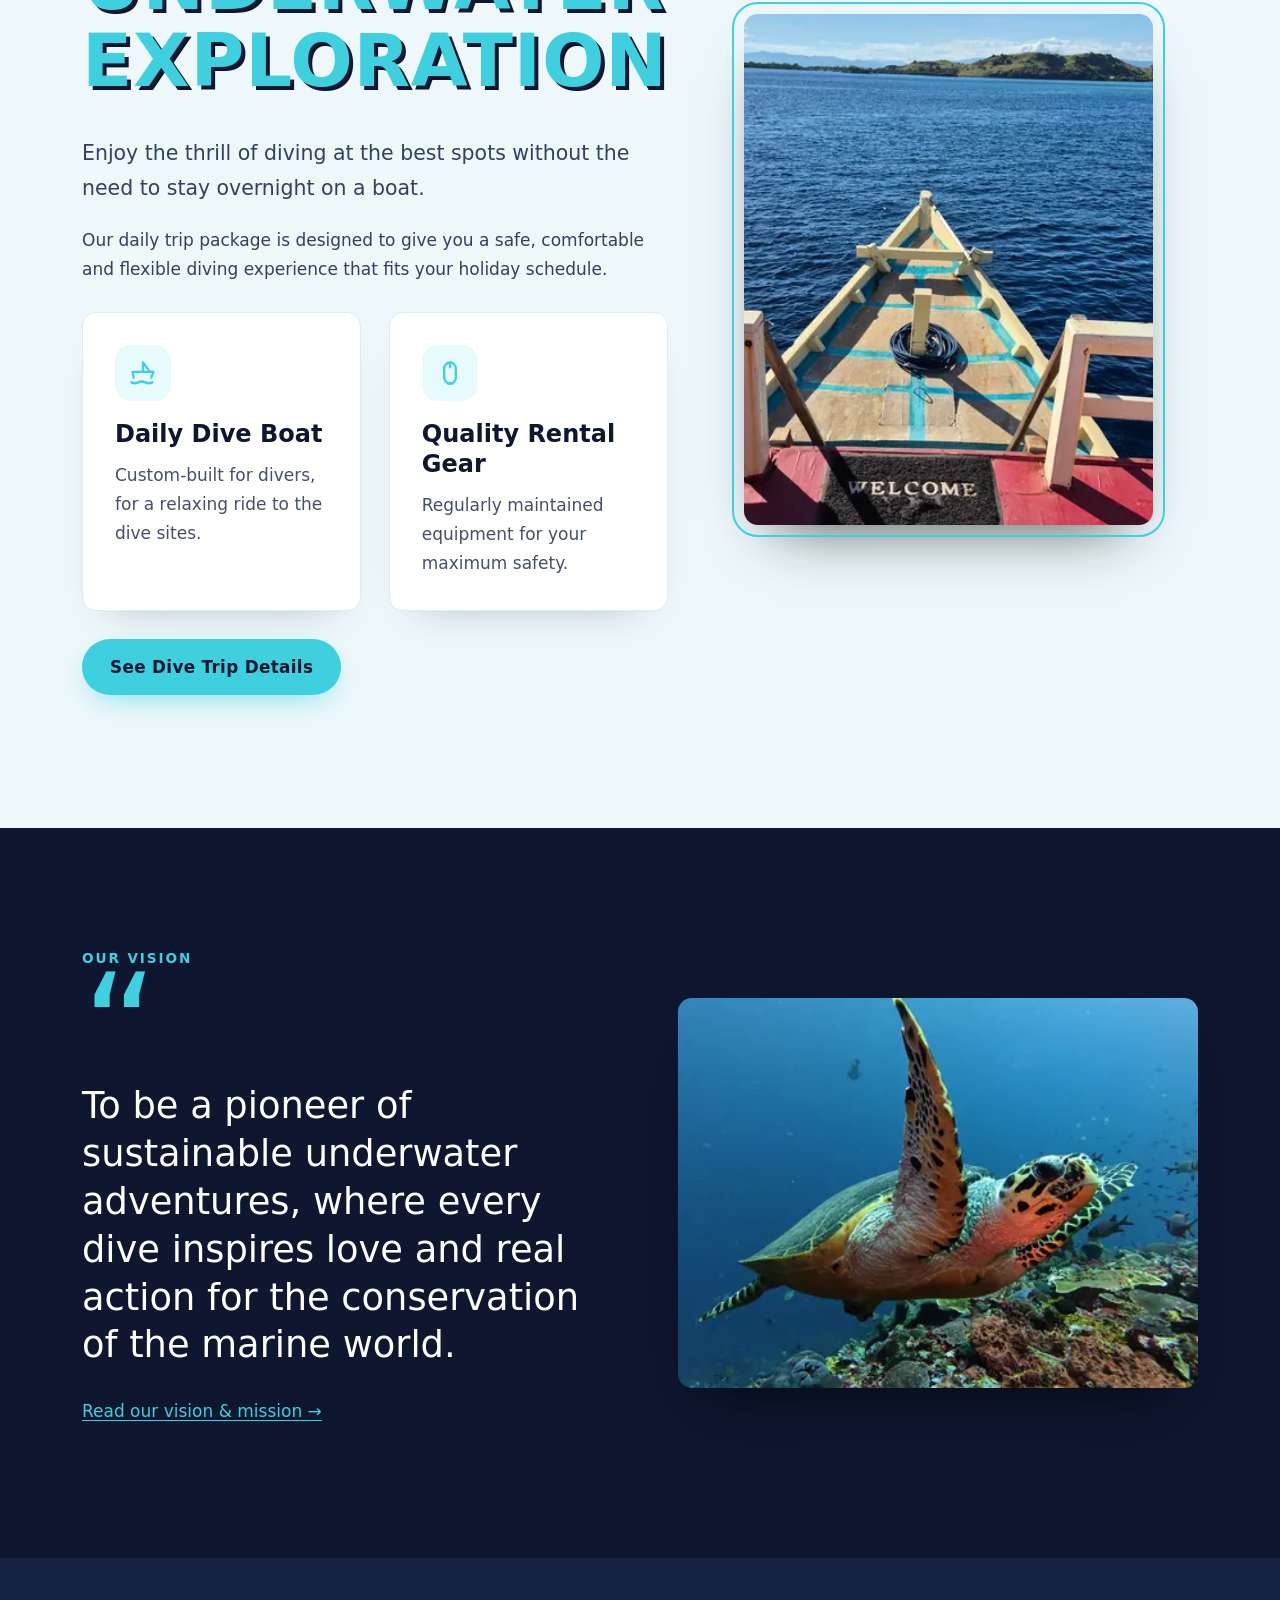
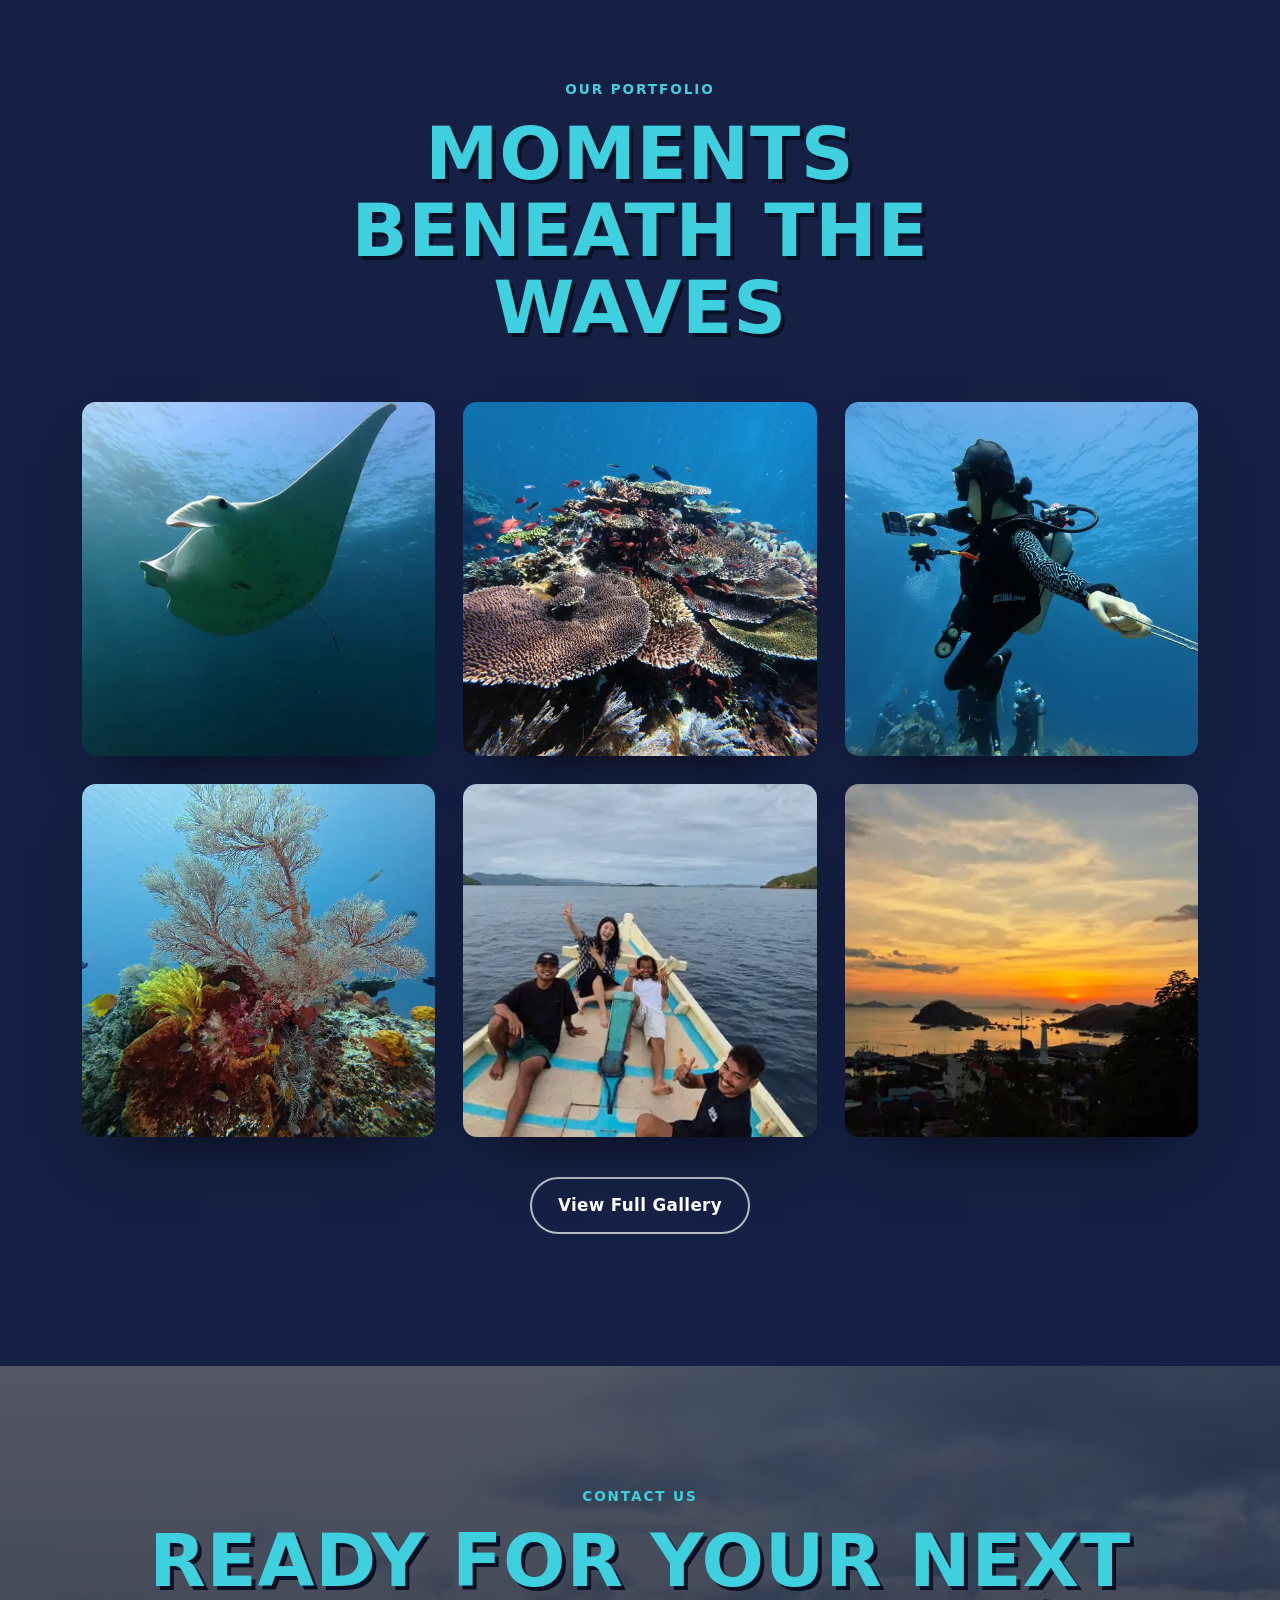
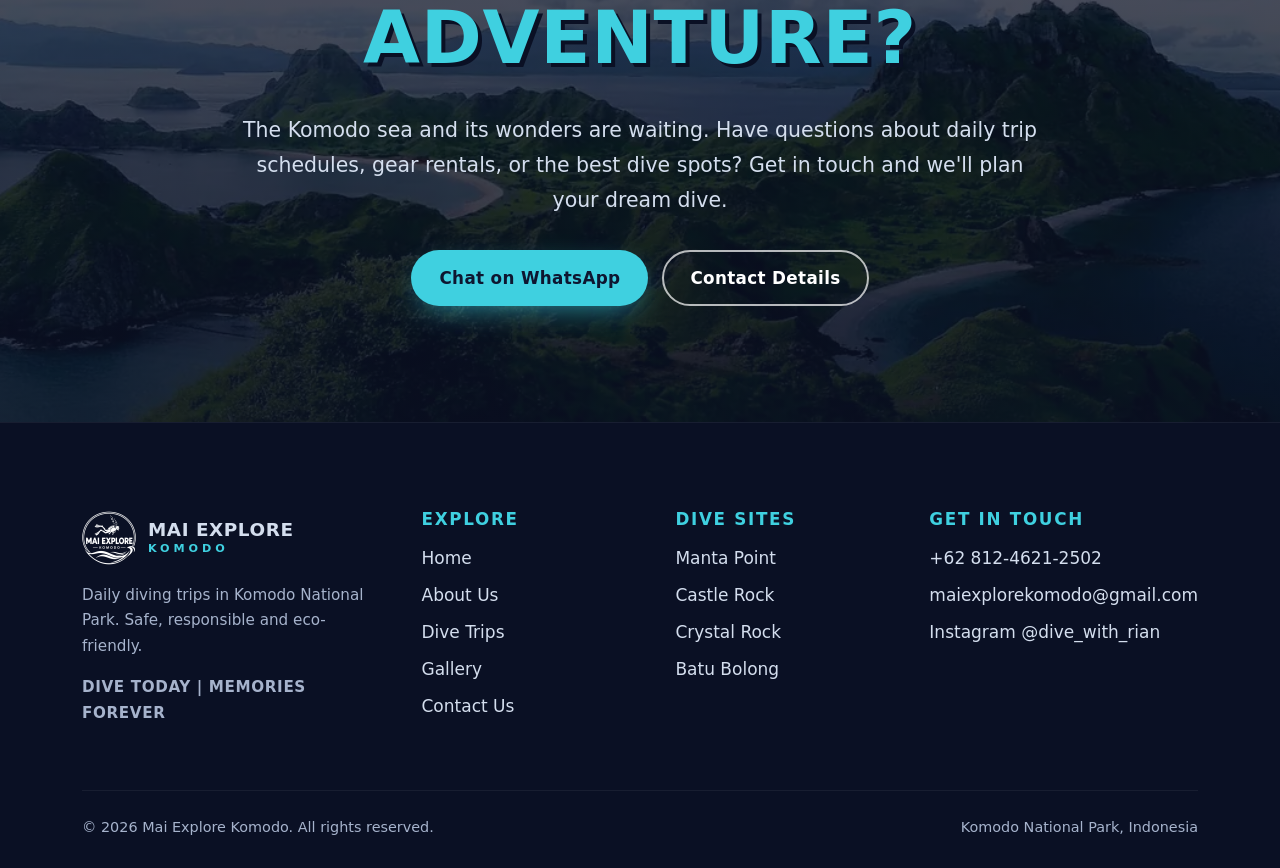
==== commit 91b524a5: "Ganti logo dengan versi baru dan perbaiki penulisan tagline - Logo baru (putih transparan) di header" ====
--- a/index.html
+++ b/index.html
@@ -14,14 +14,14 @@
   <meta property="og:title" content="Mai Explore Komodo — Daily Diving Trips in Komodo National Park">
   <meta property="og:description" content="Dive today, memories forever. Safe, eco-friendly daily dive trips to Komodo's best dive sites.">
   <meta property="og:url" content="https://www.maiexplorekomodo.com/">
-  <meta property="og:image" content="https://www.maiexplorekomodo.com/assets/img/og-mai-explore.jpg">
+  <meta property="og:image" content="https://www.maiexplorekomodo.com/assets/img/og-mai-explore-v2.jpg">
   <meta property="og:image:width" content="1200">
   <meta property="og:image:height" content="630">
   <meta property="og:locale" content="en_US">
   <meta name="twitter:card" content="summary_large_image">
 
   <link rel="icon" href="/favicon.ico" sizes="any">
-  <link rel="icon" href="/assets/img/favicon-48.png" type="image/png">
+  <link rel="icon" href="/assets/img/favicon-48-v2.png" type="image/png">
   <link rel="apple-touch-icon" href="/apple-touch-icon.png">
   <link rel="manifest" href="/site.webmanifest">
 
@@ -39,11 +39,11 @@
         "@id": "https://www.maiexplorekomodo.com/#business",
         "name": "Mai Explore Komodo",
         "alternateName": "Mai Explore",
-        "slogan": "Dive Today || Memories Forever",
+        "slogan": "Dive Today | Memories Forever",
         "description": "Daily diving trips in Komodo National Park, guided by experienced instructors and divemasters with a focus on safety and eco-friendly diving.",
         "url": "https://www.maiexplorekomodo.com/",
-        "logo": "https://www.maiexplorekomodo.com/assets/img/logo-mai-explore.png",
-        "image": "https://www.maiexplorekomodo.com/assets/img/og-mai-explore.jpg",
+        "logo": "https://www.maiexplorekomodo.com/assets/img/logo-mai-explore-v2-dark.png",
+        "image": "https://www.maiexplorekomodo.com/assets/img/og-mai-explore-v2.jpg",
         "telephone": "+6281246212502",
         "email": "maiexplorekomodo@gmail.com",
         "address": {
@@ -72,7 +72,7 @@
   <header class="site-header">
     <nav class="container nav" aria-label="Main">
       <a class="brand" href="/" aria-label="Mai Explore Komodo — home">
-        <img src="/assets/img/logo-mai-explore.webp" alt="" width="54" height="54">
+        <img src="/assets/img/logo-mai-explore-v2.png" alt="" width="54" height="54">
         <span>Mai Explore<small>KOMODO</small></span>
       </a>
       <button class="nav-toggle" type="button" aria-controls="nav-menu" aria-expanded="false" aria-label="Open menu">
@@ -257,11 +257,11 @@
       <div class="footer-grid">
         <div>
           <a class="brand" href="/" aria-label="Mai Explore Komodo — home">
-            <img src="/assets/img/logo-mai-explore.webp" alt="" width="54" height="54" loading="lazy">
+            <img src="/assets/img/logo-mai-explore-v2.png" alt="" width="54" height="54" loading="lazy">
             <span>Mai Explore<small>KOMODO</small></span>
           </a>
           <p style="margin-top:18px">Daily diving trips in Komodo National Park. Safe, responsible and eco-friendly.</p>
-          <p class="tagline">Dive Today || Memories Forever</p>
+          <p class="tagline">Dive Today | Memories Forever</p>
         </div>
         <div>
           <h2>Explore</h2>
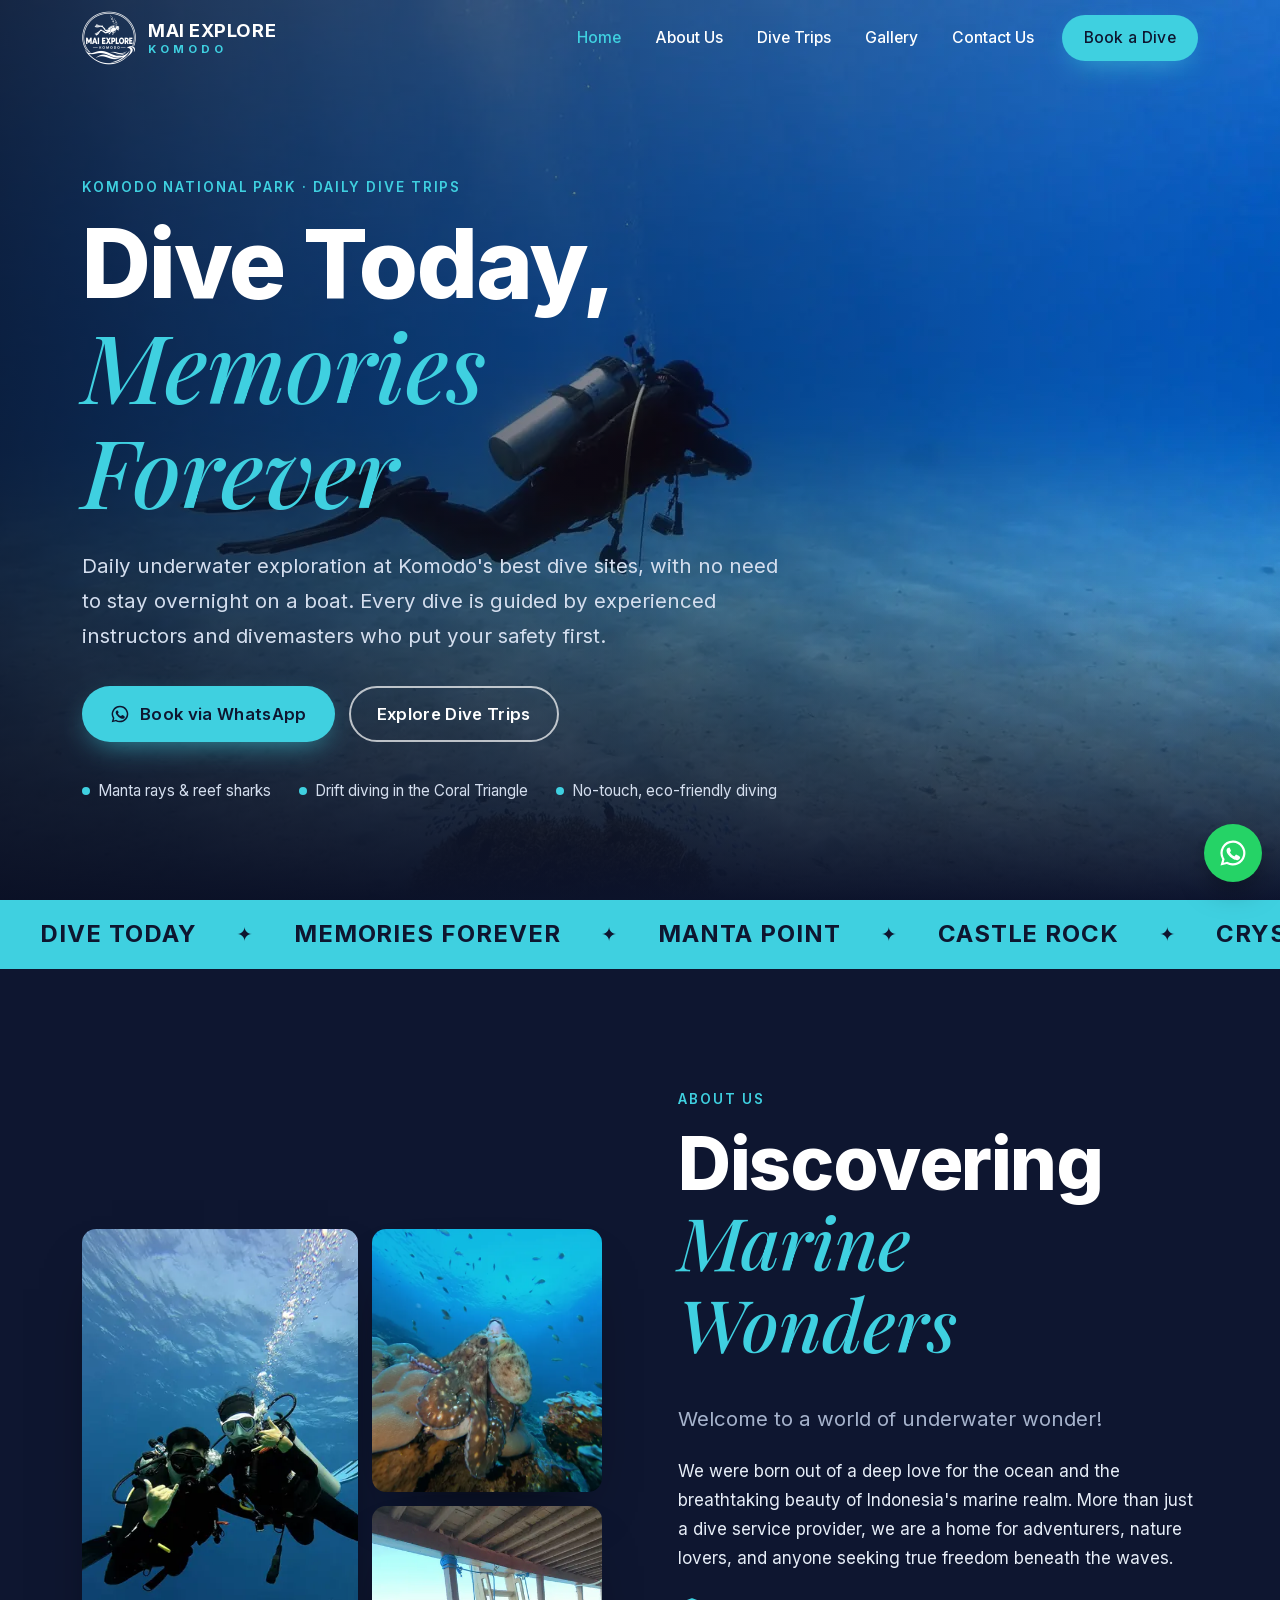
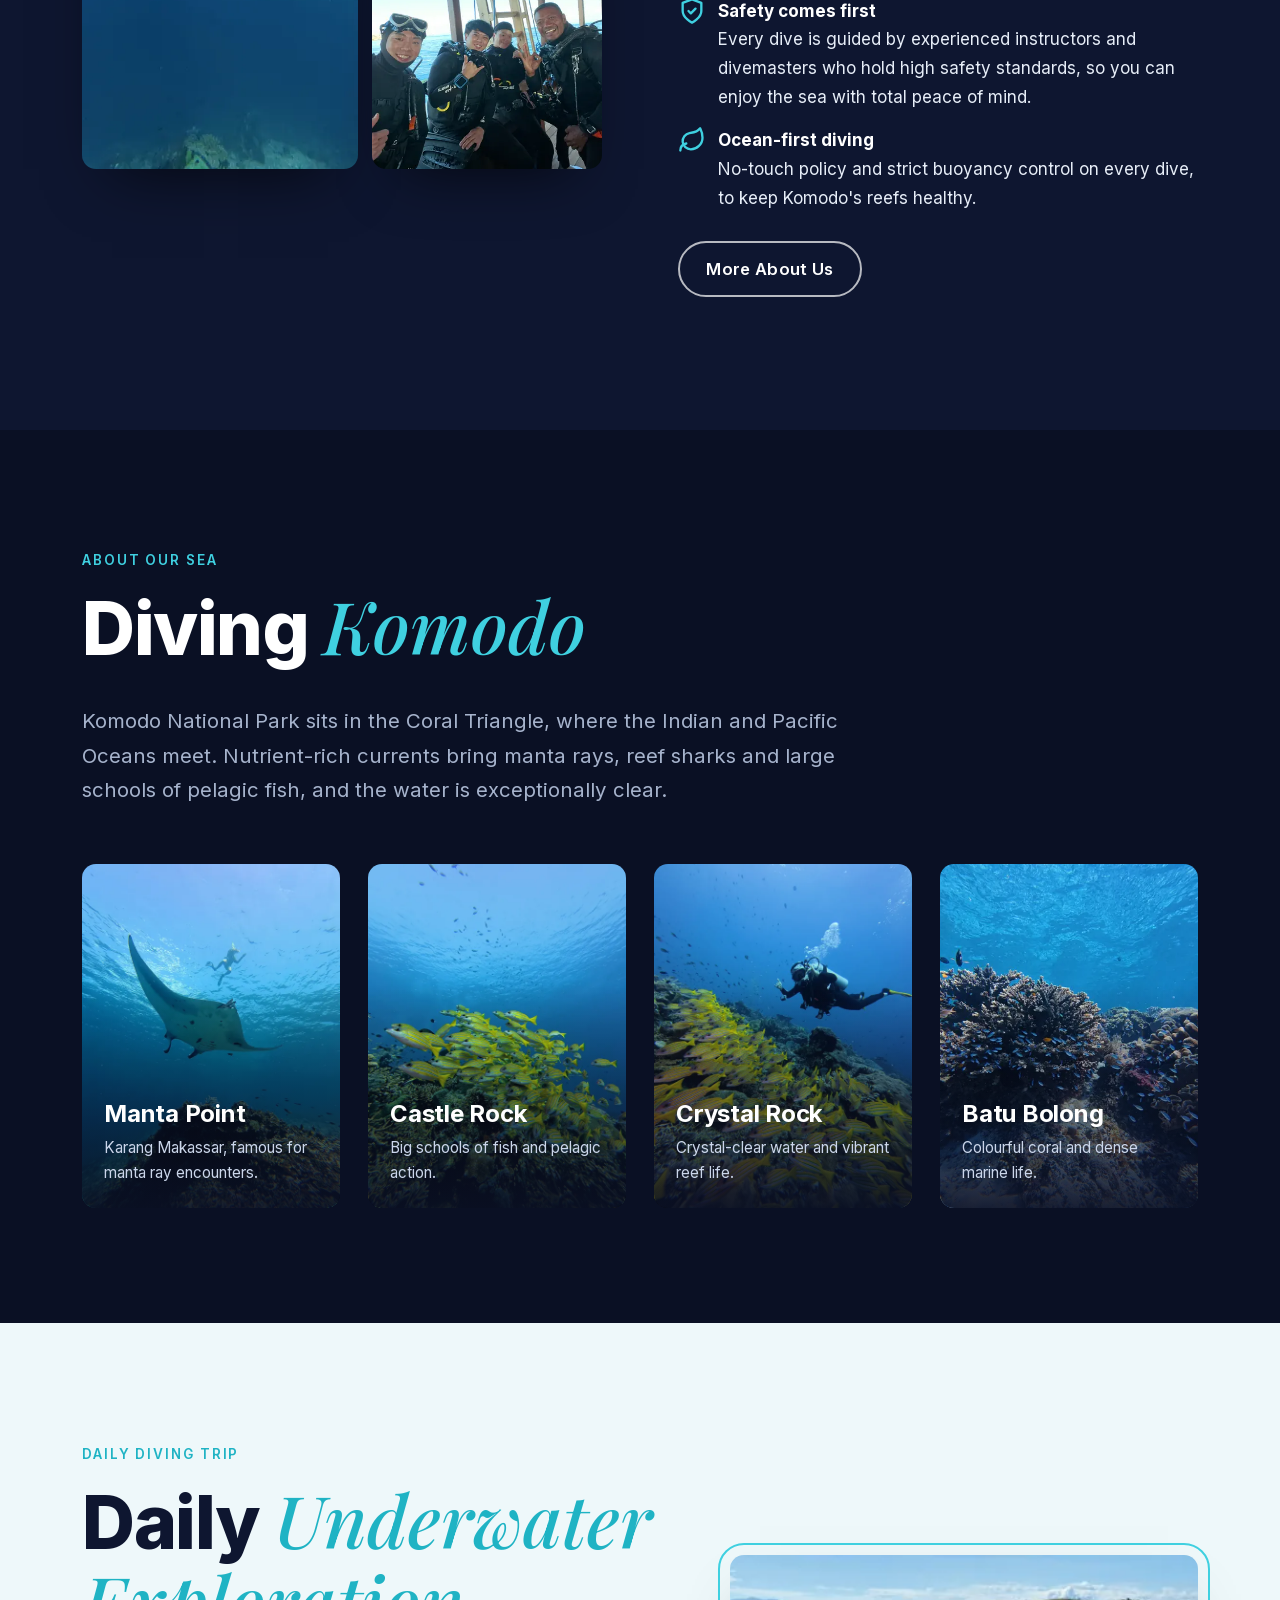
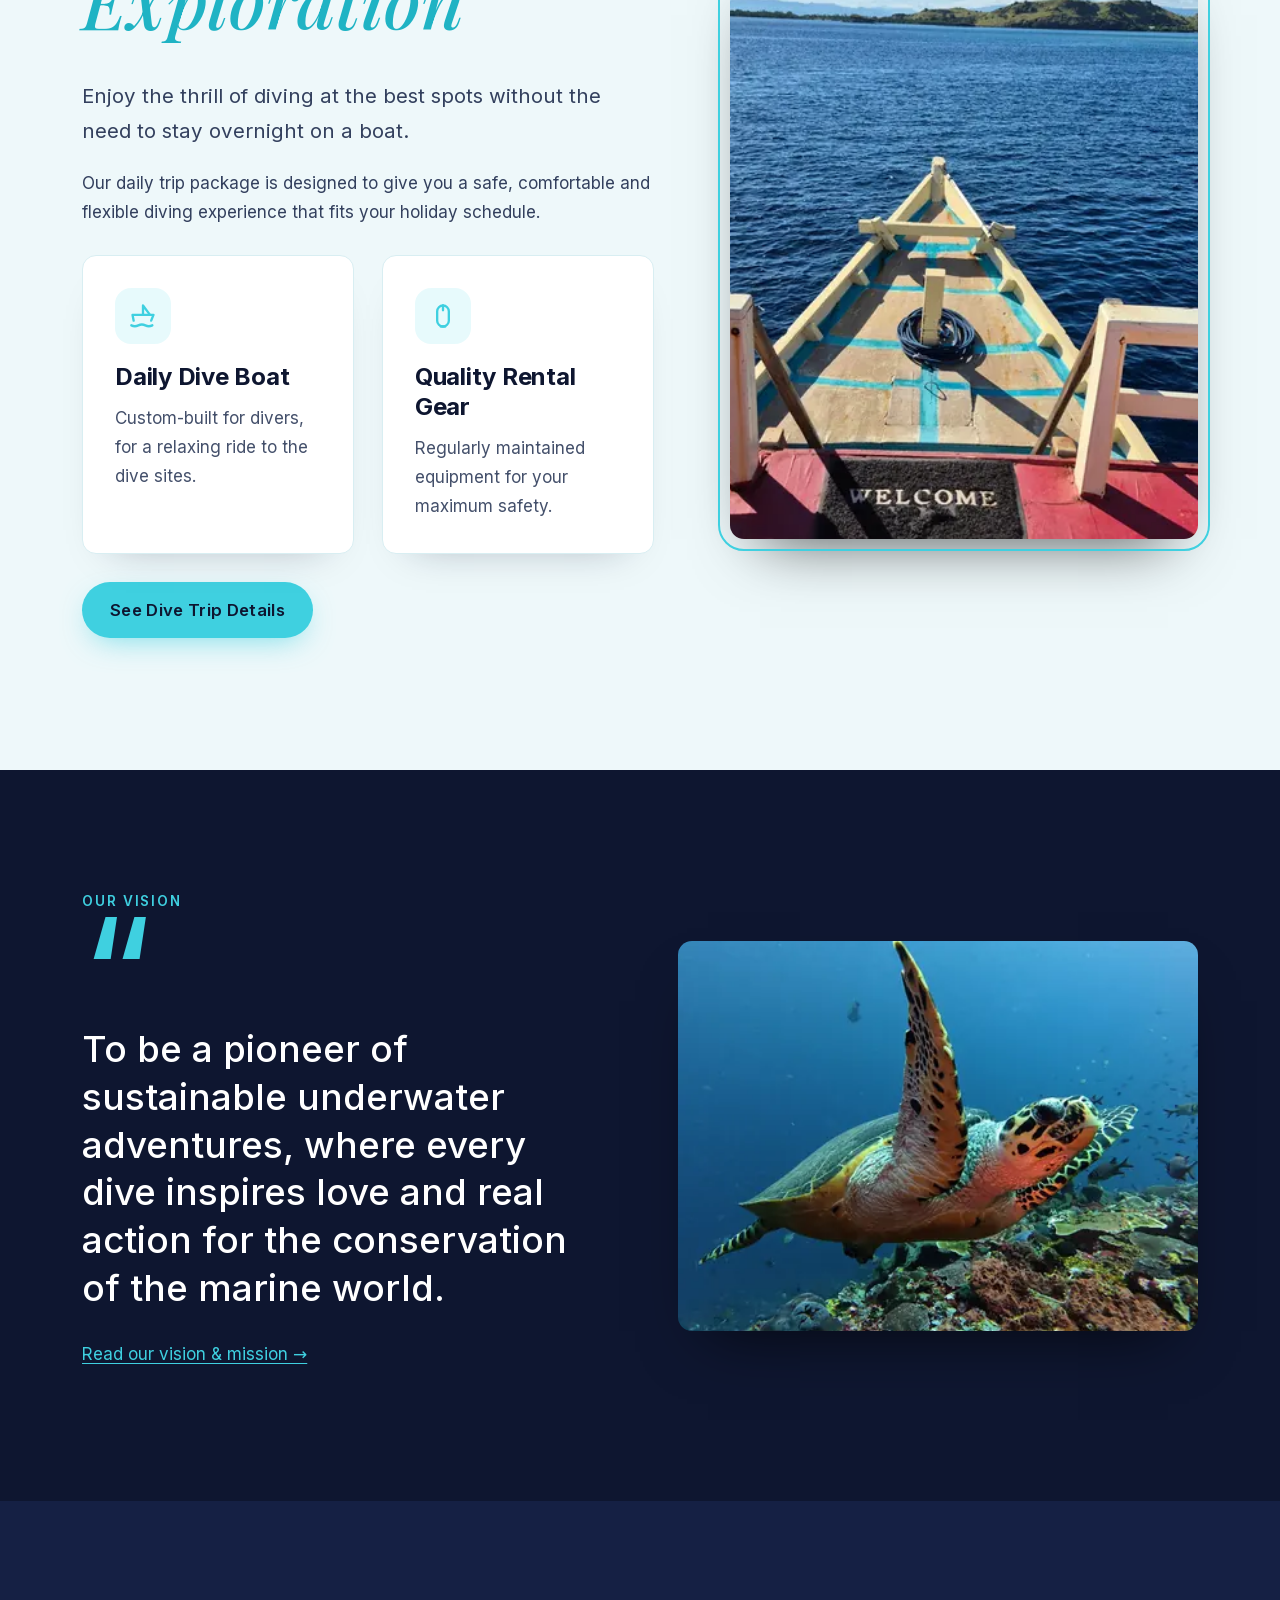
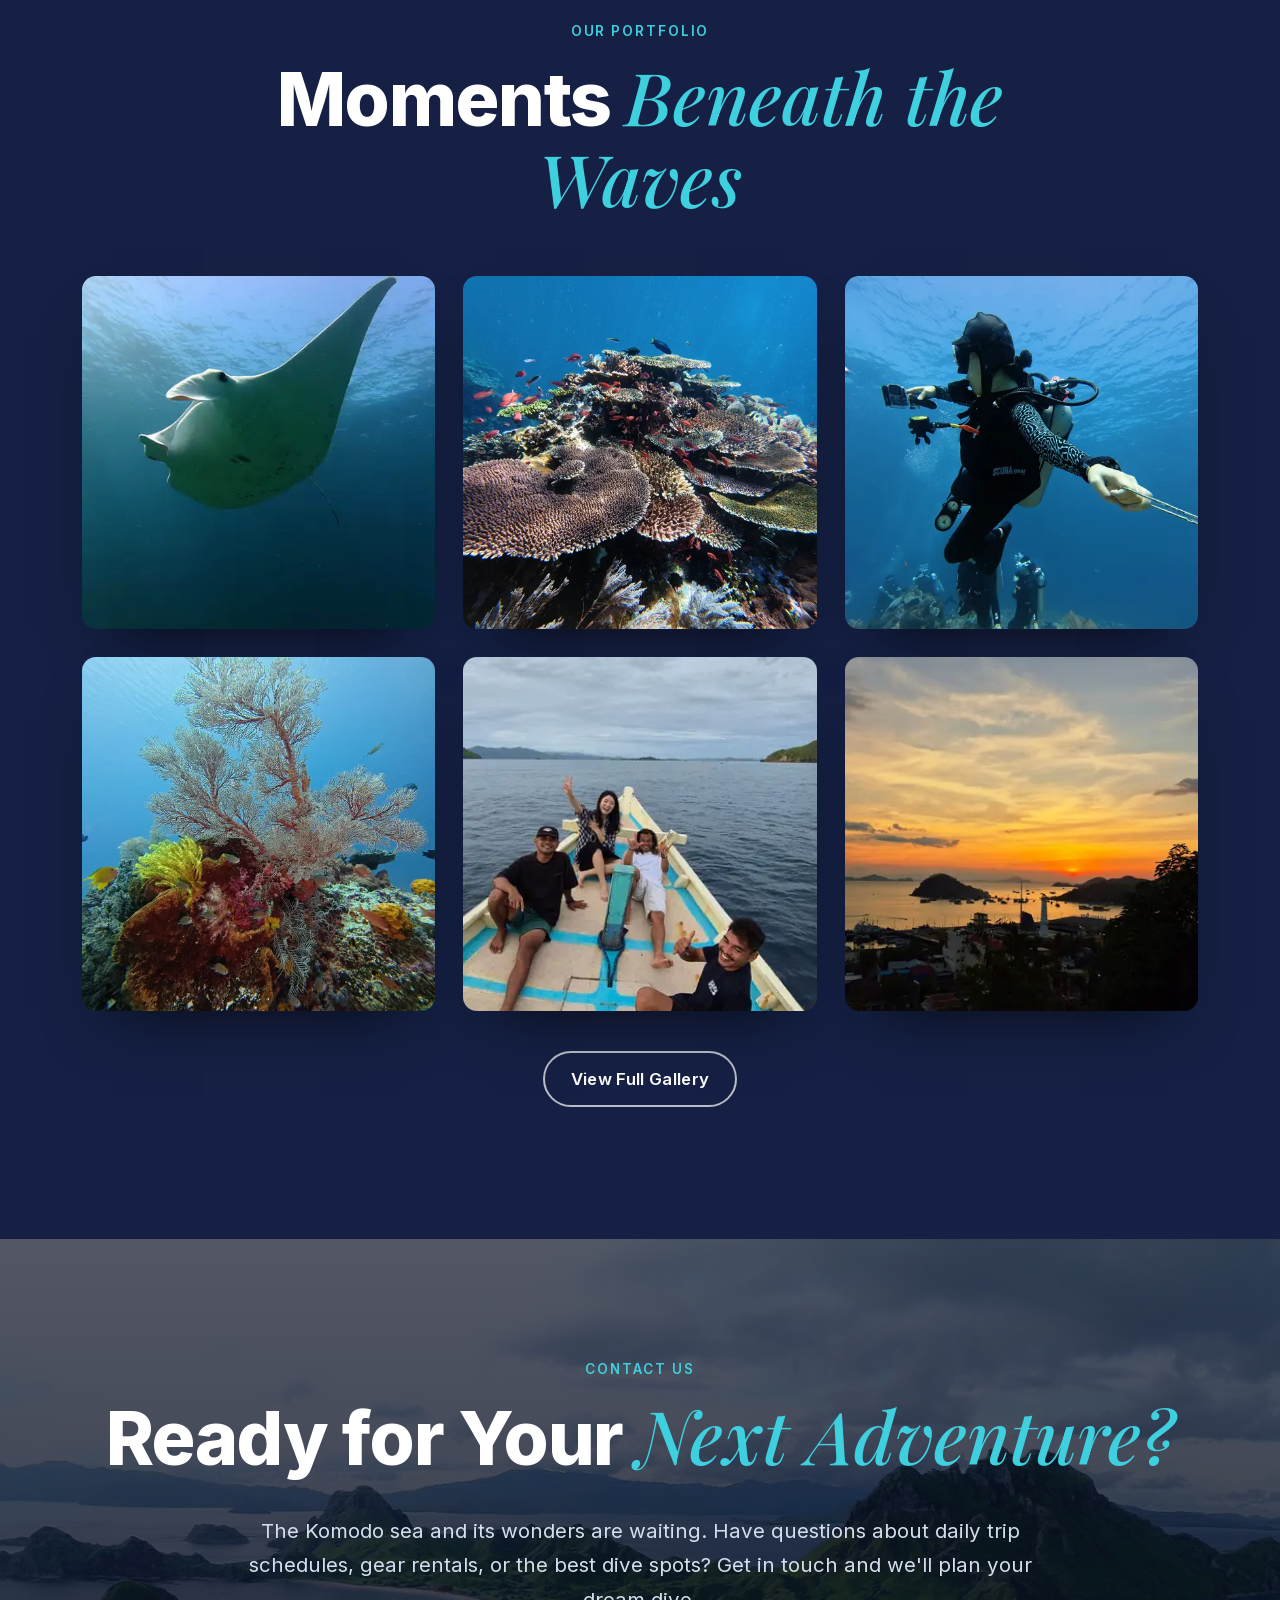
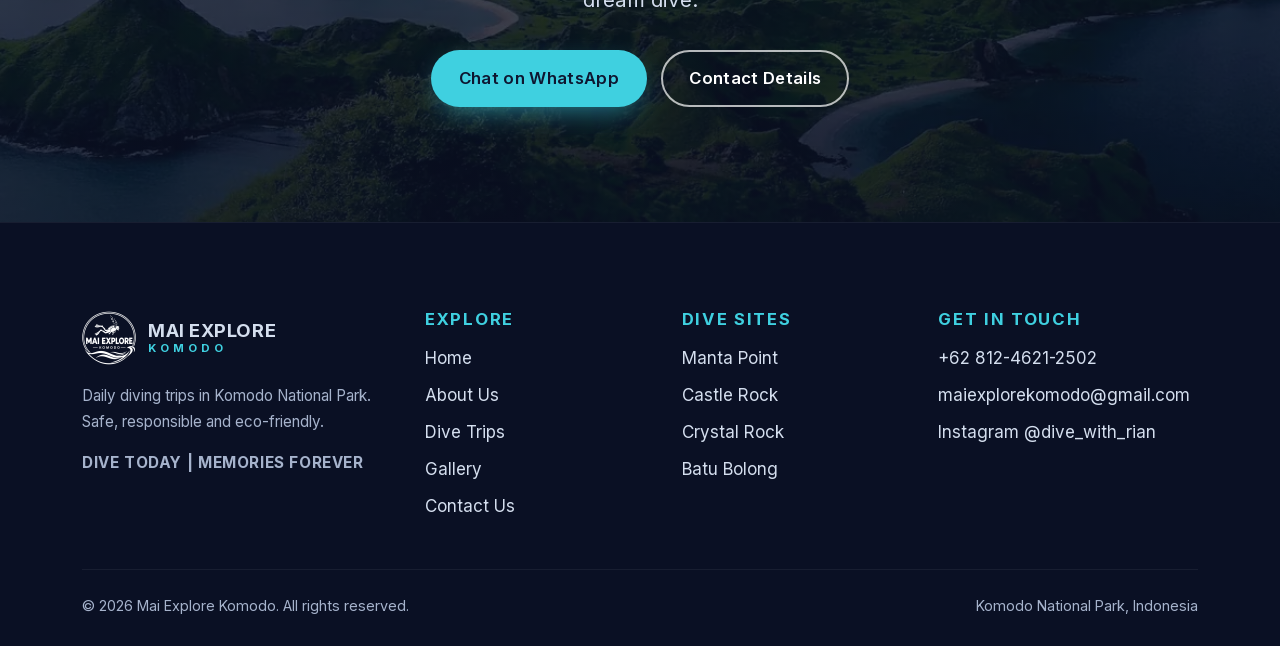
==== commit b1962461: "Ganti tipografi ke gaya editorial: Inter + aksen Playfair Display Italic - Judul memakai Inter Extra" ====
--- a/index.html
+++ b/index.html
@@ -25,9 +25,9 @@
   <link rel="apple-touch-icon" href="/apple-touch-icon.png">
   <link rel="manifest" href="/site.webmanifest">
 
-  <link rel="preload" href="/assets/fonts/fredoka-latin.woff2" as="font" type="font/woff2" crossorigin>
+  <link rel="preload" href="/assets/fonts/inter-latin.woff2" as="font" type="font/woff2" crossorigin>
   <link rel="preload" href="/assets/img/diver-blue-water.webp" as="image" imagesrcset="/assets/img/diver-blue-water-sm.webp 720w, /assets/img/diver-blue-water.webp 1600w" imagesizes="100vw" fetchpriority="high">
-  <link rel="stylesheet" href="/assets/css/style.css">
+  <link rel="stylesheet" href="/assets/css/style.css?v=2">
   <script>document.documentElement.classList.add("js")</script>
 
   <script type="application/ld+json">
@@ -100,7 +100,7 @@
       <div class="container">
         <div class="hero__content">
           <span class="eyebrow">Komodo National Park · Daily Dive Trips</span>
-          <h1 id="hero-title" class="display">Dive Today, Memories Forever</h1>
+          <h1 id="hero-title" class="display">Dive Today, <em>Memories Forever</em></h1>
           <p class="lead">Daily underwater exploration at Komodo's best dive sites, with no need to stay overnight on a boat. Every dive is guided by experienced instructors and divemasters who put your safety first.</p>
           <div class="btn-row">
             <a class="btn btn--primary" href="https://wa.me/6281246212502" target="_blank" rel="noopener">
@@ -134,7 +134,7 @@
         </div>
         <div class="reveal">
           <span class="eyebrow">About Us</span>
-          <h2 id="about-title" class="display">Discovering Marine Wonders</h2>
+          <h2 id="about-title" class="display">Discovering <em>Marine Wonders</em></h2>
           <p class="lead">Welcome to a world of underwater wonder!</p>
           <p>We were born out of a deep love for the ocean and the breathtaking beauty of Indonesia's marine realm. More than just a dive service provider, we are a home for adventurers, nature lovers, and anyone seeking true freedom beneath the waves.</p>
           <ul class="checklist">
@@ -156,7 +156,7 @@
       <div class="container">
         <div class="section-head reveal">
           <span class="eyebrow">About Our Sea</span>
-          <h2 id="spots-title" class="display">Diving Komodo</h2>
+          <h2 id="spots-title" class="display">Diving <em>Komodo</em></h2>
           <p class="lead">Komodo National Park sits in the Coral Triangle, where the Indian and Pacific Oceans meet. Nutrient-rich currents bring manta rays, reef sharks and large schools of pelagic fish, and the water is exceptionally clear.</p>
         </div>
         <div class="grid grid--4">
@@ -184,7 +184,7 @@
       <div class="container split split--wide-text">
         <div class="reveal">
           <span class="eyebrow">Daily Diving Trip</span>
-          <h2 id="trip-title" class="display">Daily Underwater Exploration</h2>
+          <h2 id="trip-title" class="display">Daily <em>Underwater Exploration</em></h2>
           <p class="lead">Enjoy the thrill of diving at the best spots without the need to stay overnight on a boat.</p>
           <p>Our daily trip package is designed to give you a safe, comfortable and flexible diving experience that fits your holiday schedule.</p>
           <div class="grid grid--2" style="margin-top:28px">
@@ -224,7 +224,7 @@
       <div class="container">
         <div class="section-head section-head--center reveal">
           <span class="eyebrow">Our Portfolio</span>
-          <h2 id="gallery-title" class="display">Moments Beneath the Waves</h2>
+          <h2 id="gallery-title" class="display">Moments <em>Beneath the Waves</em></h2>
         </div>
         <div class="grid grid--3">
           <a class="frame reveal" style="aspect-ratio:1" href="/gallery"><img src="/assets/img/manta-ray-komodo-sm.webp" width="406" height="720" loading="lazy" alt="Manta ray close-up in Komodo"></a>
@@ -242,7 +242,7 @@
       <div class="hero__media"><img src="/assets/img/padar-island-panorama.webp" width="1600" height="538" loading="lazy" alt=""></div>
       <div class="container reveal">
         <span class="eyebrow">Contact Us</span>
-        <h2 id="cta-title" class="display">Ready for Your Next Adventure?</h2>
+        <h2 id="cta-title" class="display">Ready for Your <em>Next Adventure?</em></h2>
         <p class="lead">The Komodo sea and its wonders are waiting. Have questions about daily trip schedules, gear rentals, or the best dive spots? Get in touch and we'll plan your dream dive.</p>
         <div class="btn-row">
           <a class="btn btn--primary" href="https://wa.me/6281246212502" target="_blank" rel="noopener">Chat on WhatsApp</a>
--- a/assets/css/style.css
+++ b/assets/css/style.css
@@ -3,15 +3,16 @@
    ========================================================================== */
 
 @font-face {
-  font-family: "Fredoka";
-  src: url("/assets/fonts/fredoka-latin.woff2") format("woff2");
-  font-weight: 300 700;
+  font-family: "Inter";
+  src: url("/assets/fonts/inter-latin.woff2") format("woff2");
+  font-weight: 400 800;
   font-display: swap;
 }
 @font-face {
-  font-family: "Work Sans";
-  src: url("/assets/fonts/worksans-latin.woff2") format("woff2");
-  font-weight: 100 900;
+  font-family: "Playfair Display";
+  src: url("/assets/fonts/playfair-italic-latin.woff2") format("woff2");
+  font-weight: 400 700;
+  font-style: italic;
   font-display: swap;
 }
 
@@ -29,8 +30,9 @@
   --muted: #a6b3cc;
   --line: rgba(63, 208, 224, 0.35);
 
-  --font-display: "Fredoka", "Arial Rounded MT Bold", "Trebuchet MS", system-ui, sans-serif;
-  --font-body: "Work Sans", system-ui, -apple-system, "Segoe UI", Roboto, sans-serif;
+  --font-display: "Inter", system-ui, -apple-system, "Segoe UI", Roboto, sans-serif;
+  --font-body: "Inter", system-ui, -apple-system, "Segoe UI", Roboto, sans-serif;
+  --font-accent: "Playfair Display", Georgia, "Times New Roman", serif;
 
   --radius: 14px;
   --container: 1180px;
@@ -85,16 +87,23 @@
 /* ---------- Typography ---------- */
 .display, h1, h2, h3 { font-family: var(--font-display); line-height: 1.05; margin: 0 0 .5em; }
 .display {
-  text-transform: uppercase;
+  color: #fff;
+  font-weight: 800;
+  letter-spacing: -.02em;
+  font-size: clamp(2.4rem, 6vw, 4.6rem);
+}
+/* Accent words: <em> inside a heading switches to a serif italic */
+.display em {
+  font-family: var(--font-accent);
+  font-style: italic;
+  font-weight: 500;
+  letter-spacing: 0;
   color: var(--cyan);
-  font-weight: 700;
-  letter-spacing: .01em;
-  text-shadow: 4px 4px 0 var(--navy-900);
-  font-size: clamp(2.4rem, 6vw, 4.6rem);
-}
-.section--foam .display { text-shadow: 4px 4px 0 var(--navy-800); }
+}
+.section--foam .display { color: var(--ink); }
+.section--foam .display em { color: var(--cyan-600); }
 h2 { font-size: clamp(2rem, 4.5vw, 3.3rem); }
-h3 { font-size: clamp(1.25rem, 2vw, 1.5rem); font-weight: 600; line-height: 1.25; color: #fff; }
+h3 { font-size: clamp(1.25rem, 2vw, 1.5rem); font-weight: 700; line-height: 1.25; letter-spacing: -.01em; color: #fff; }
 .section--foam h3 { color: var(--ink); }
 .eyebrow {
   display: inline-block;
@@ -553,8 +562,7 @@
 .lp .lp-header-cta { display: none; }
 .lp .section { padding-block: 64px; }
 
-.lp .display { font-size: 2.25rem; text-shadow: 3px 3px 0 var(--navy-900); }
-.lp .section--foam .display { text-shadow: 3px 3px 0 var(--navy-800); }
+.lp .display { font-size: 2.25rem; }
 .lp .lp-hero h1 { font-size: 2.7rem; }
 .lp .lead, .lp .story p { font-size: 1.06rem; }
 .lp .story__turn { font-size: 1.7rem !important; }
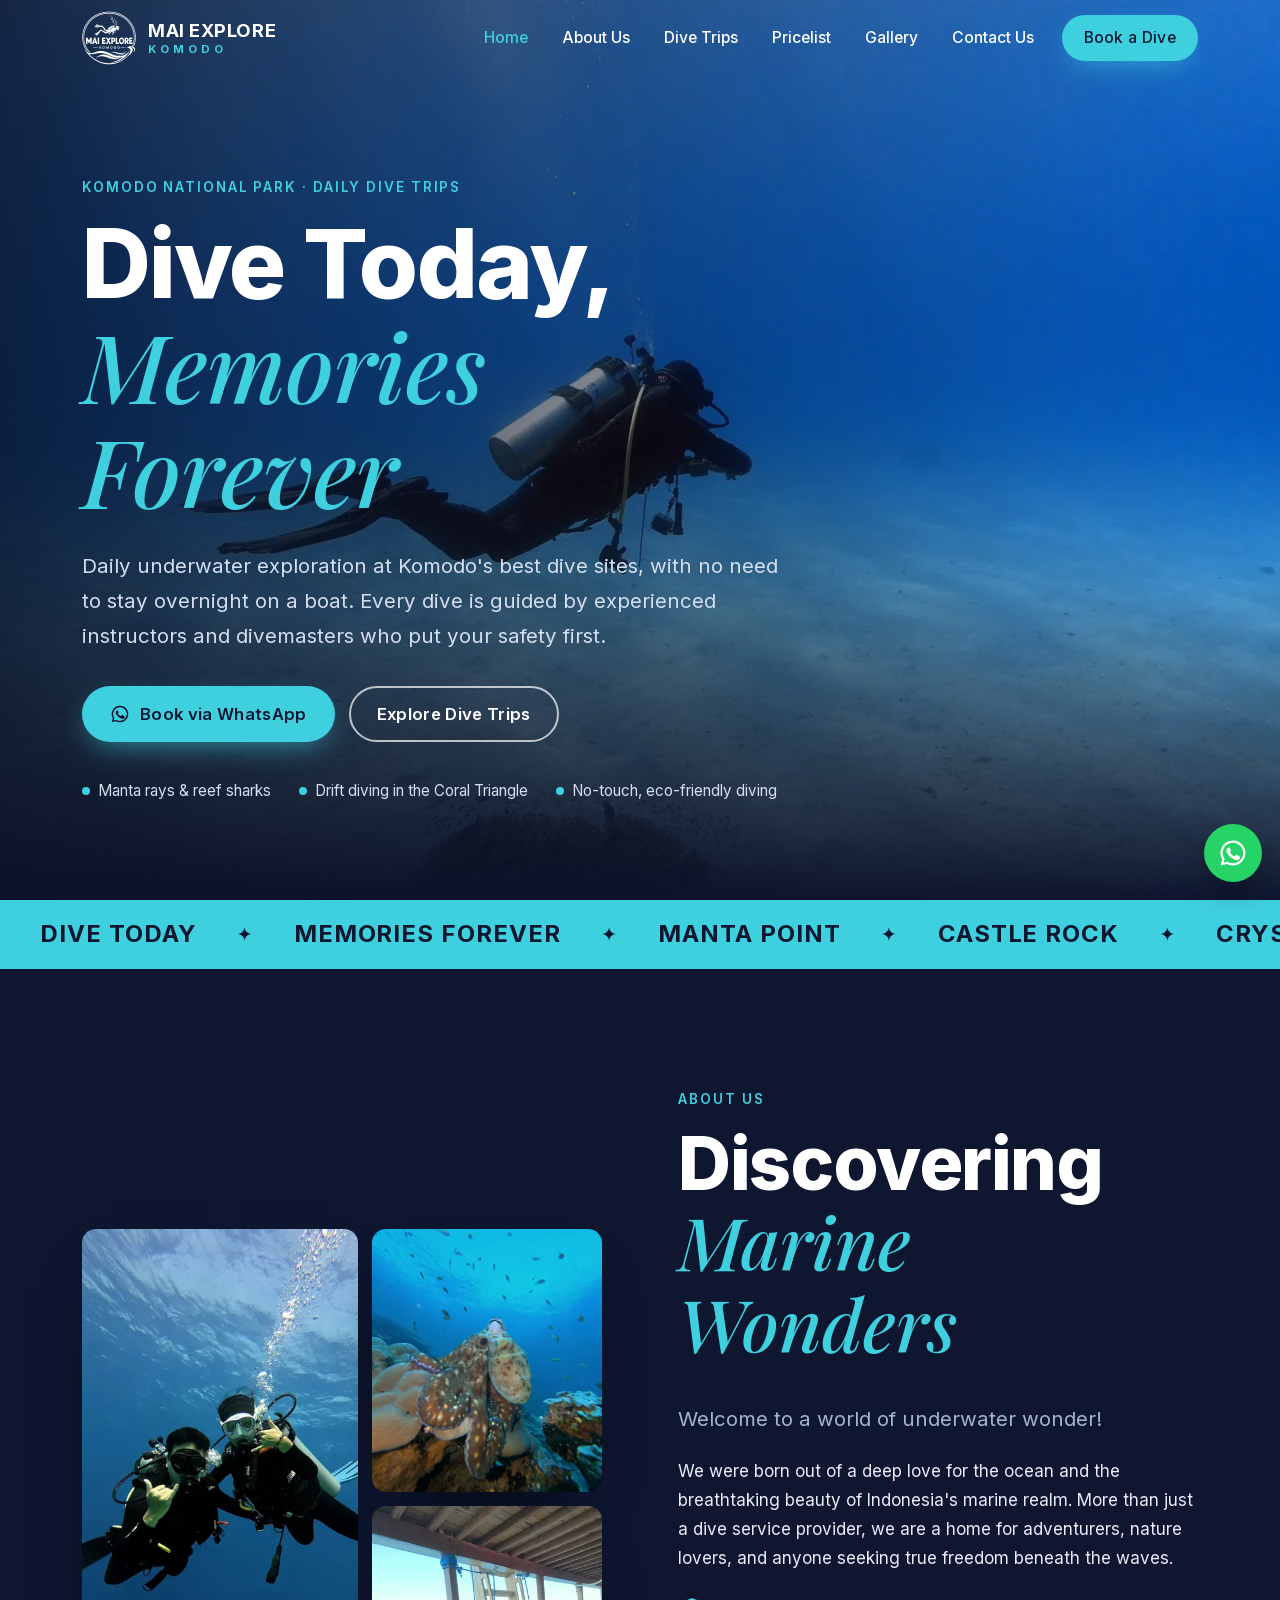
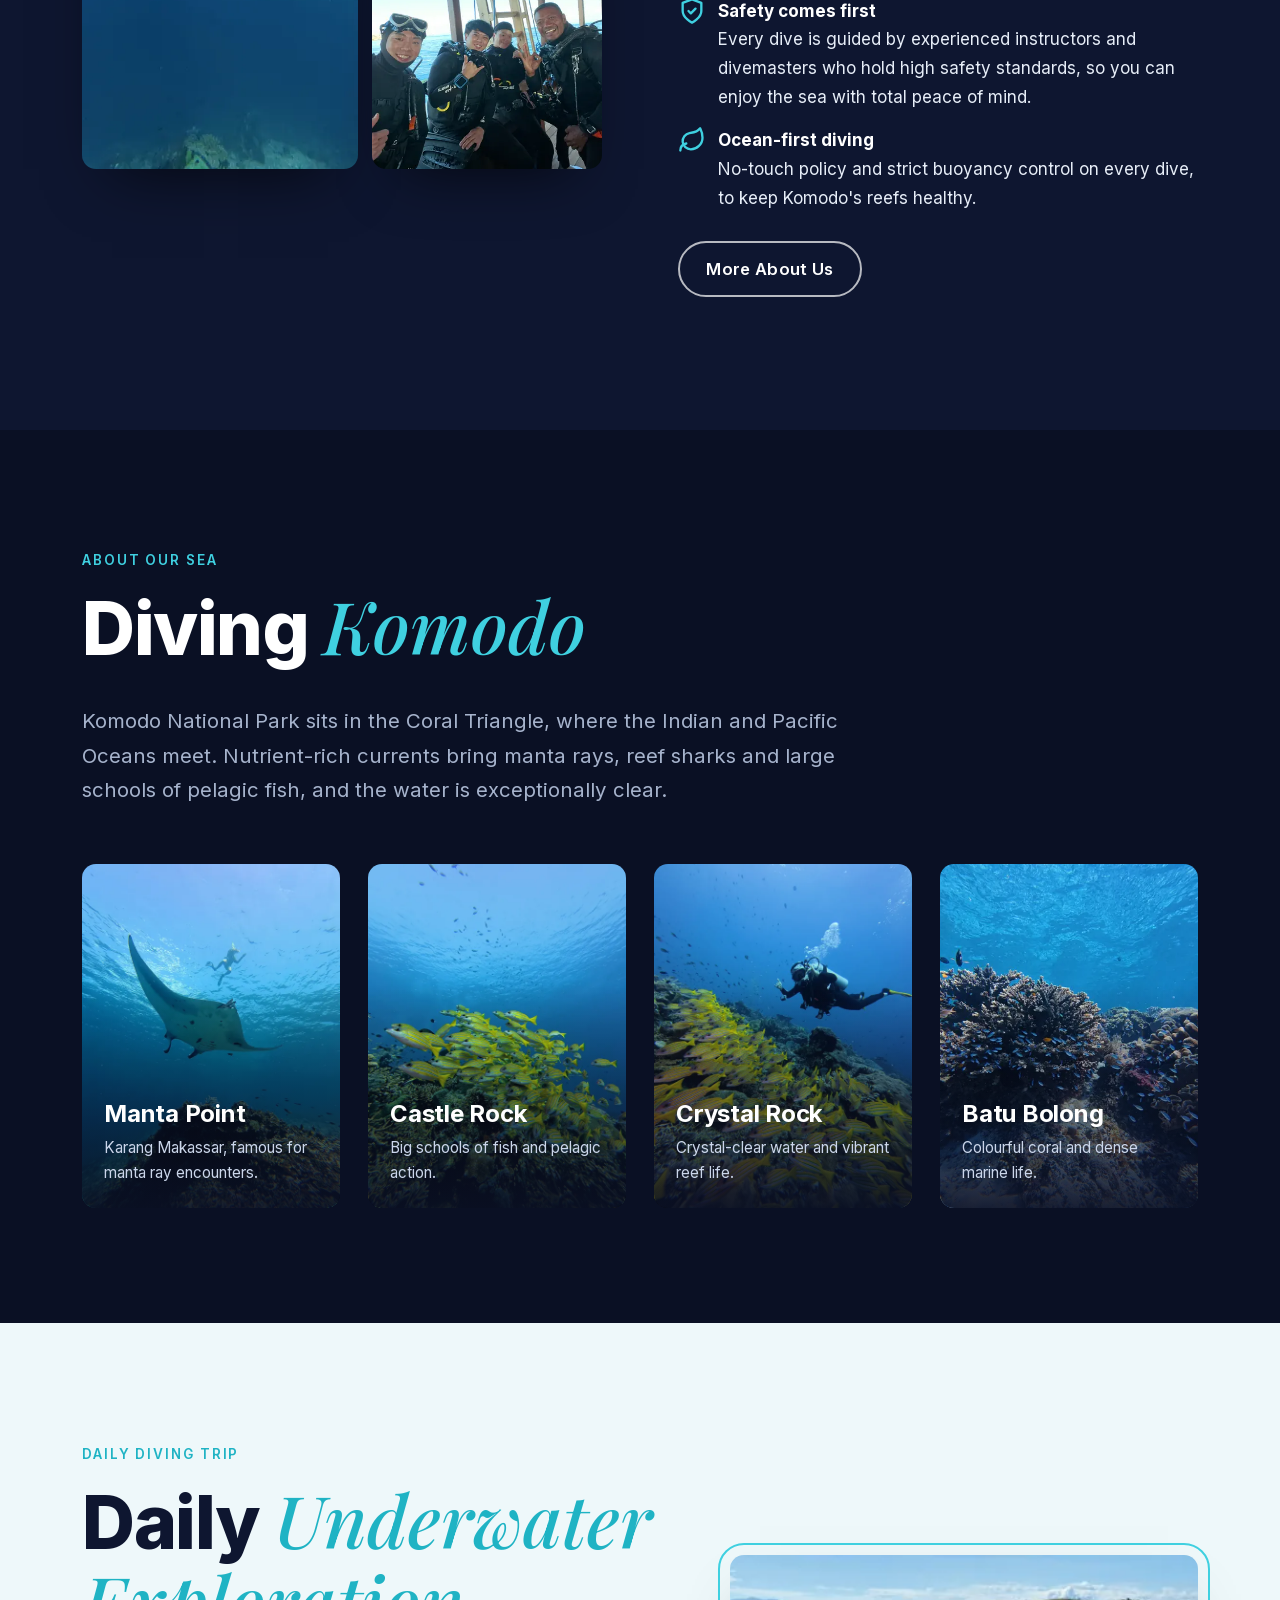
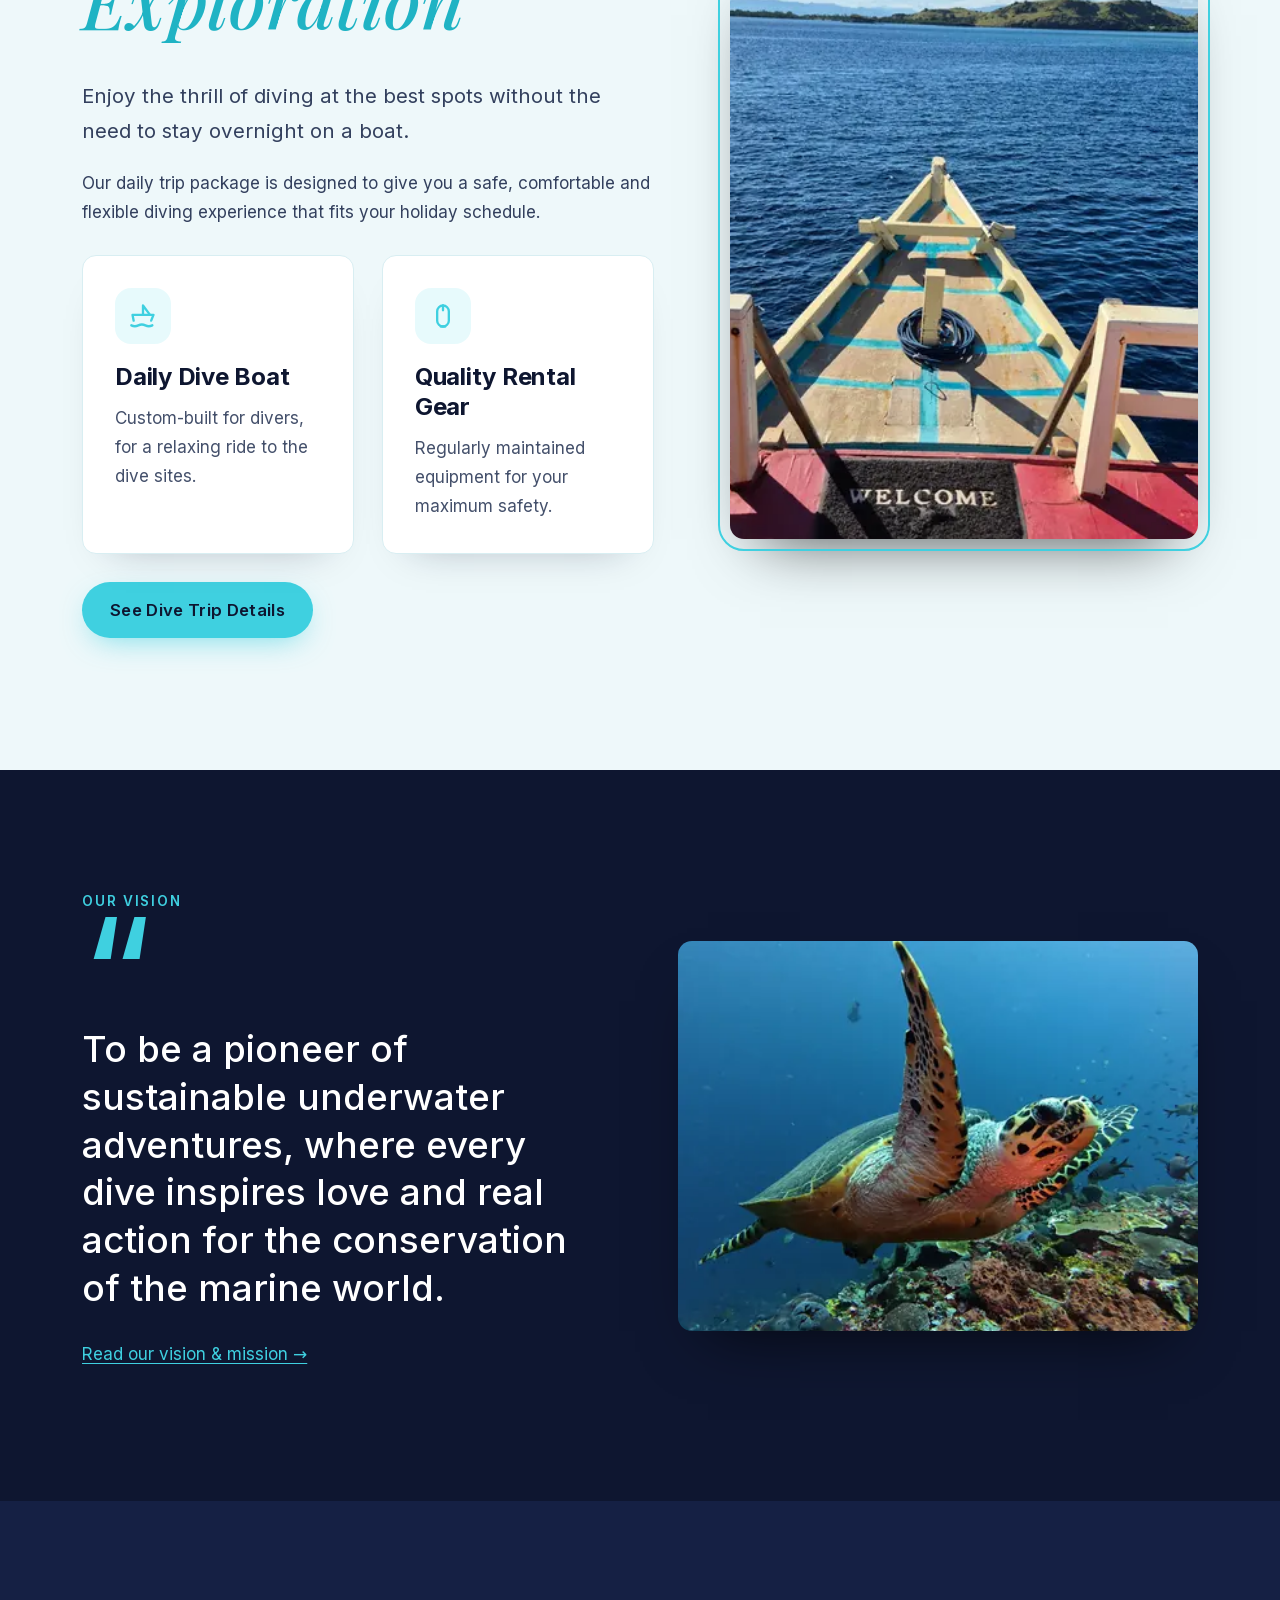
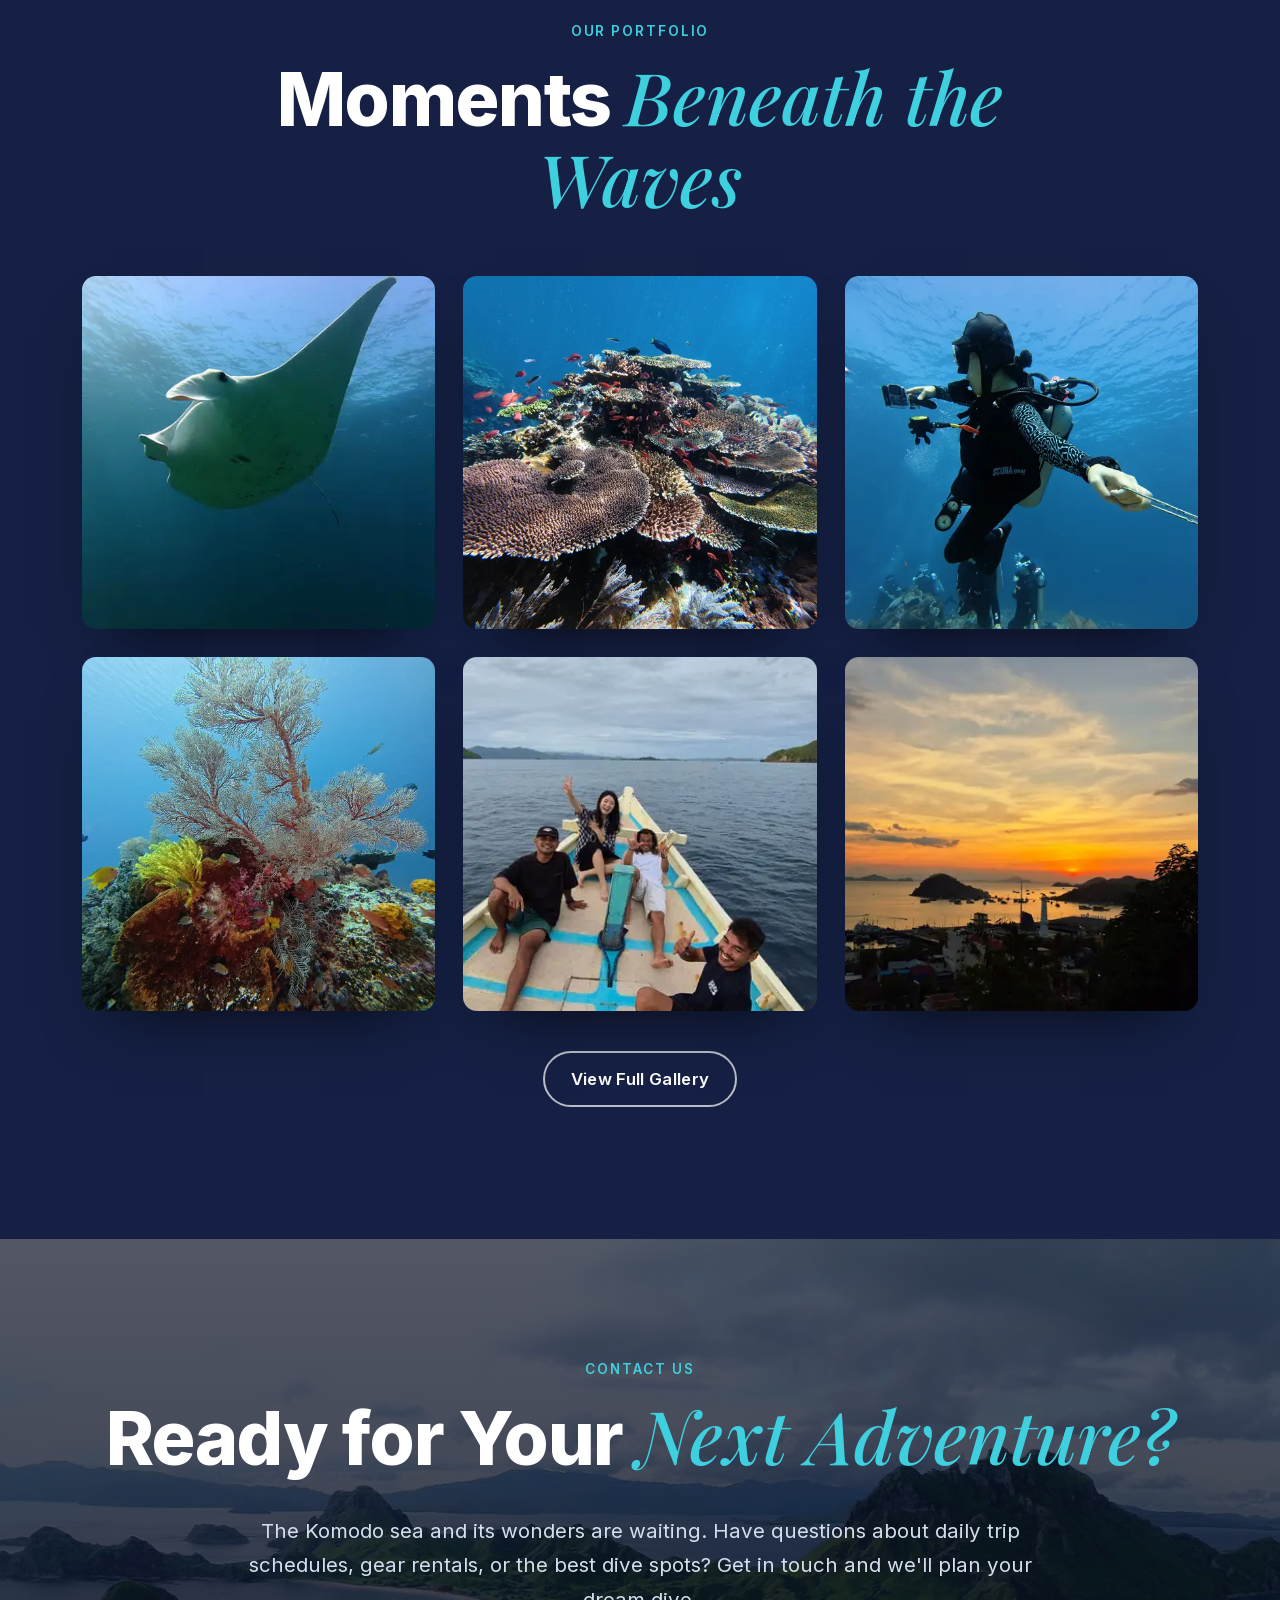
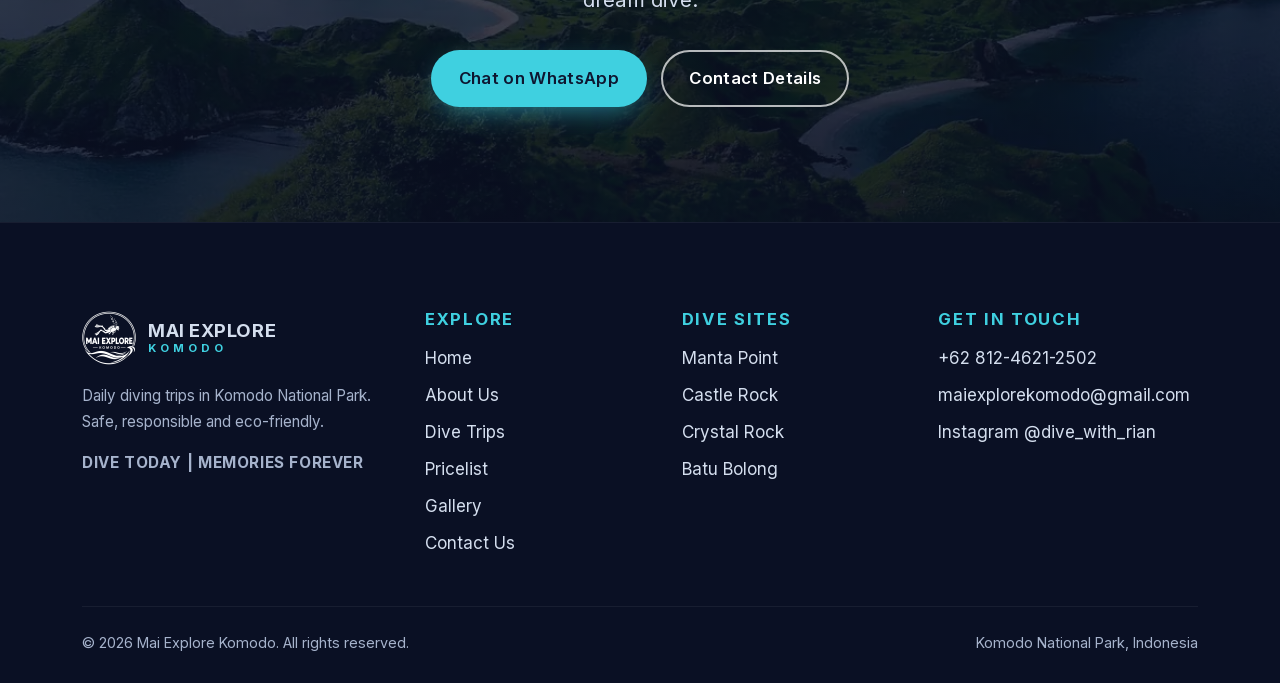
==== commit c0bebac0: "Tambah halaman Pricelist dan menu Pricelist di semua halaman - pricelist.html: fun diving, PADI cour" ====
--- a/index.html
+++ b/index.html
@@ -27,7 +27,7 @@
 
   <link rel="preload" href="/assets/fonts/inter-latin.woff2" as="font" type="font/woff2" crossorigin>
   <link rel="preload" href="/assets/img/diver-blue-water.webp" as="image" imagesrcset="/assets/img/diver-blue-water-sm.webp 720w, /assets/img/diver-blue-water.webp 1600w" imagesizes="100vw" fetchpriority="high">
-  <link rel="stylesheet" href="/assets/css/style.css?v=2">
+  <link rel="stylesheet" href="/assets/css/style.css?v=3">
   <script>document.documentElement.classList.add("js")</script>
 
   <script type="application/ld+json">
@@ -82,6 +82,7 @@
         <li><a href="/" aria-current="page">Home</a></li>
         <li><a href="/about">About Us</a></li>
         <li><a href="/diving">Dive Trips</a></li>
+        <li><a href="/pricelist">Pricelist</a></li>
         <li><a href="/gallery">Gallery</a></li>
         <li><a href="/contact">Contact Us</a></li>
         <li><a class="btn btn--primary" href="https://wa.me/6281246212502" target="_blank" rel="noopener">Book a Dive</a></li>
@@ -269,6 +270,7 @@
             <li><a href="/">Home</a></li>
             <li><a href="/about">About Us</a></li>
             <li><a href="/diving">Dive Trips</a></li>
+            <li><a href="/pricelist">Pricelist</a></li>
             <li><a href="/gallery">Gallery</a></li>
             <li><a href="/contact">Contact Us</a></li>
           </ul>
--- a/assets/css/style.css
+++ b/assets/css/style.css
@@ -165,7 +165,7 @@
 .nav-menu { display: flex; align-items: center; gap: 6px; list-style: none; margin: 0; padding: 0; }
 .nav-menu a {
   display: block; padding: 10px 14px; border-radius: 999px;
-  color: #fff; text-decoration: none; font-weight: 500; font-size: .98rem;
+  color: #fff; text-decoration: none; font-weight: 500; font-size: .98rem; white-space: nowrap;
 }
 .nav-menu a:hover { color: var(--cyan); }
 .nav-menu a[aria-current="page"] { color: var(--cyan); }
@@ -179,7 +179,7 @@
 }
 .nav-toggle svg { width: 24px; height: 24px; }
 
-@media (max-width: 900px) {
+@media (max-width: 1100px) {
   .nav-toggle { display: inline-flex; }
   .nav-menu {
     position: fixed; inset: calc(var(--header-h) + env(safe-area-inset-top, 0px)) 0 auto 0;
@@ -444,6 +444,47 @@
   position: absolute !important; width: 1px; height: 1px; padding: 0; margin: -1px;
   overflow: hidden; clip: rect(0, 0, 0, 0); white-space: nowrap; border: 0;
 }
+
+/* ---------- Pricelist ---------- */
+.price-grid { align-items: start; row-gap: clamp(56px, 7vw, 72px); }
+.price-grid .display { font-size: clamp(2rem, 3.6vw, 3rem); }
+.price-card {
+  background: var(--navy-700);
+  border: 1px solid rgba(255, 255, 255, .06);
+  border-radius: var(--radius);
+  padding: clamp(6px, 1.5vw, 12px) clamp(20px, 3vw, 32px);
+}
+.section-head + .price-card { max-width: 900px; }
+.price-table { width: 100%; border-collapse: collapse; font-variant-numeric: tabular-nums; }
+.price-table th, .price-table td {
+  padding: 16px 0; text-align: left; vertical-align: middle;
+  border-bottom: 1px solid rgba(255, 255, 255, .08);
+}
+.price-table td { text-align: right; white-space: nowrap; padding-left: 16px; }
+.price-table thead th {
+  padding-block: 14px 12px; font-size: .78rem; font-weight: 600;
+  letter-spacing: .12em; text-transform: uppercase; color: var(--muted);
+}
+.price-table thead th:last-child { text-align: right; }
+.price-table tbody th { font-weight: 600; color: #fff; }
+.price-table tbody th small { display: block; margin-top: 2px; font-size: .88rem; font-weight: 400; color: var(--muted); }
+.price-table td strong { display: block; font-size: 1.15rem; font-weight: 700; color: #fff; }
+.price-table td s { display: block; font-size: .88rem; color: var(--muted); text-decoration-color: rgba(166, 179, 204, .7); }
+.price-table td a { font-weight: 600; }
+.price-table tr.is-best td strong { color: var(--cyan); }
+.price-table tbody:last-child tr:last-child > * { border-bottom: 0; }
+.price-group th {
+  padding-block: 22px 10px; font-size: .78rem; font-weight: 700;
+  letter-spacing: .14em; text-transform: uppercase; color: var(--cyan);
+  border-bottom-color: var(--line);
+}
+.price-tag {
+  display: inline-block; margin-left: 8px; padding: 3px 10px; border-radius: 999px;
+  background: rgba(63, 208, 224, .14); color: var(--cyan);
+  font-size: .72rem; font-weight: 700; letter-spacing: .04em; white-space: nowrap; vertical-align: 2px;
+}
+.price-note { margin: 0; padding: 16px 0 18px; border-top: 1px dashed var(--line); font-size: .95rem; color: var(--muted); }
+.price-note strong { color: var(--cyan); }
 
 /* ---------- FAQ ---------- */
 details.card summary { cursor: pointer; list-style: none; display: flex; justify-content: space-between; align-items: center; gap: 16px; }
